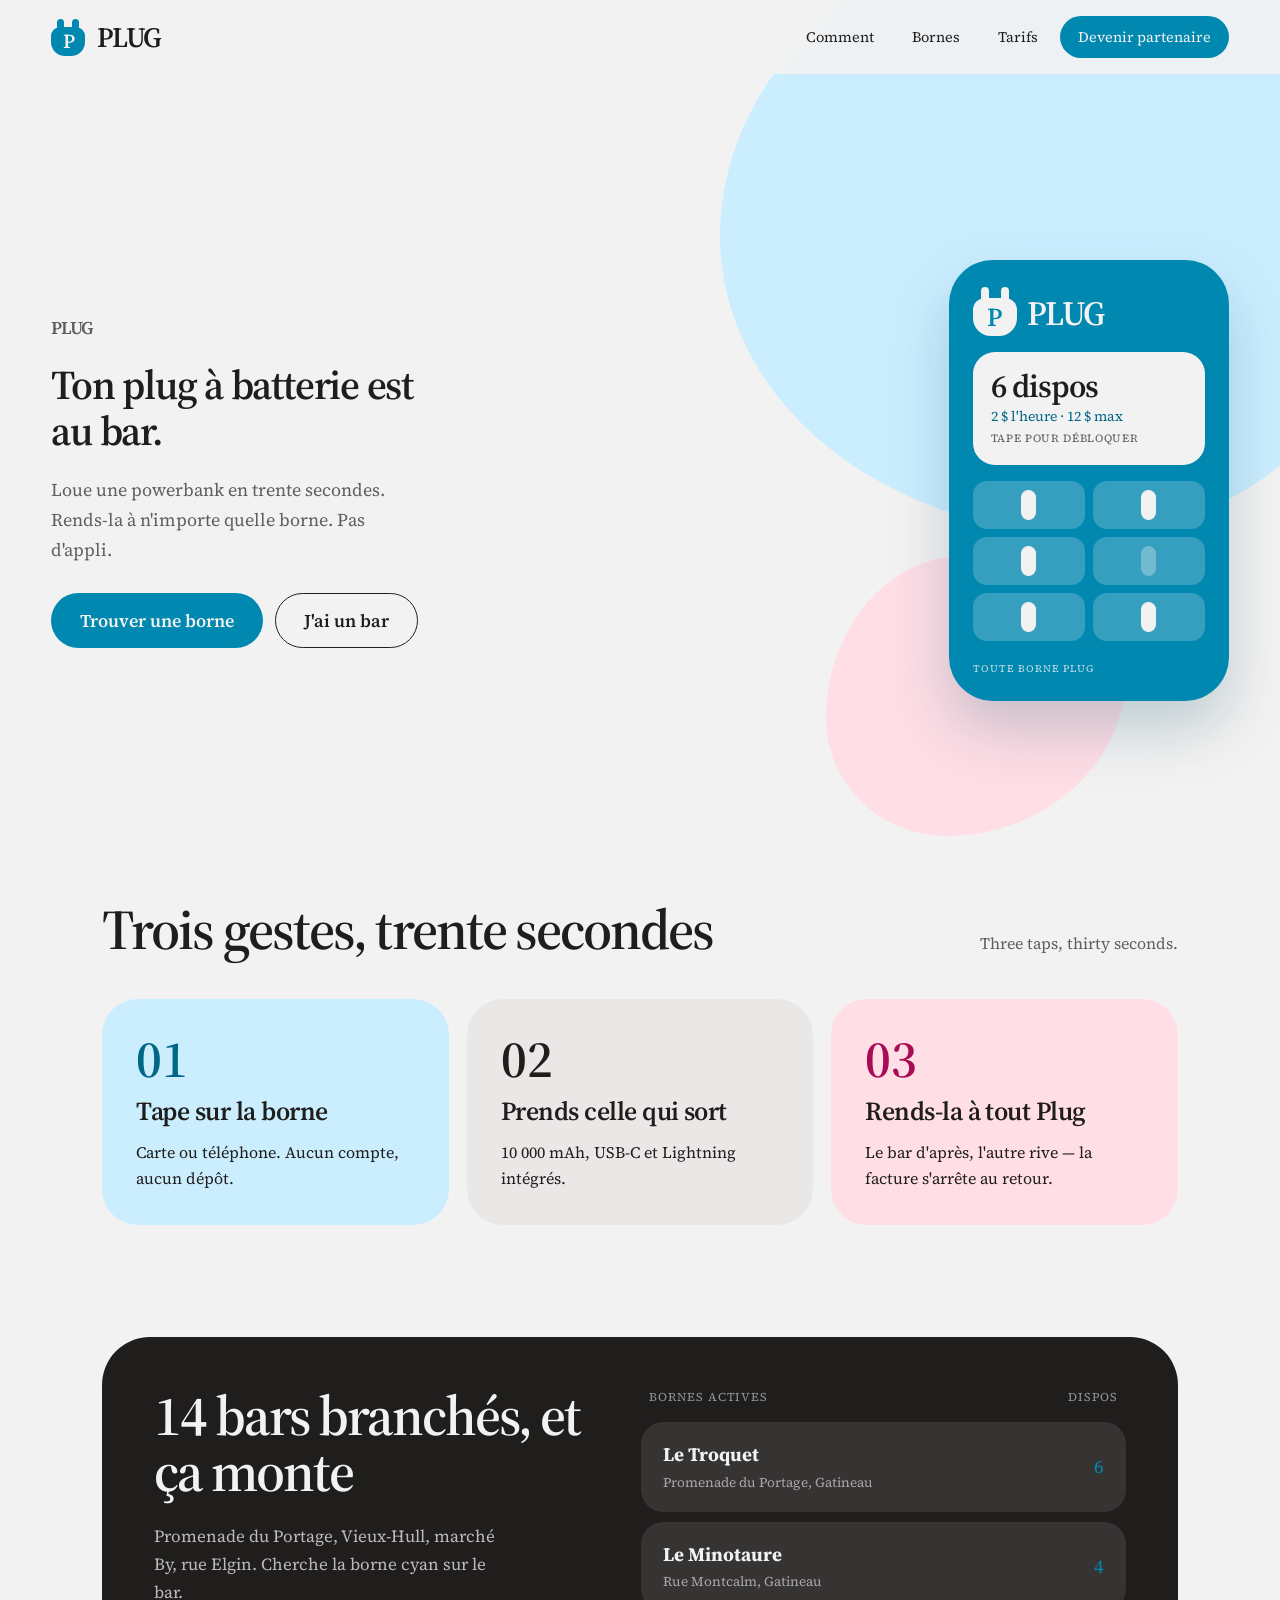
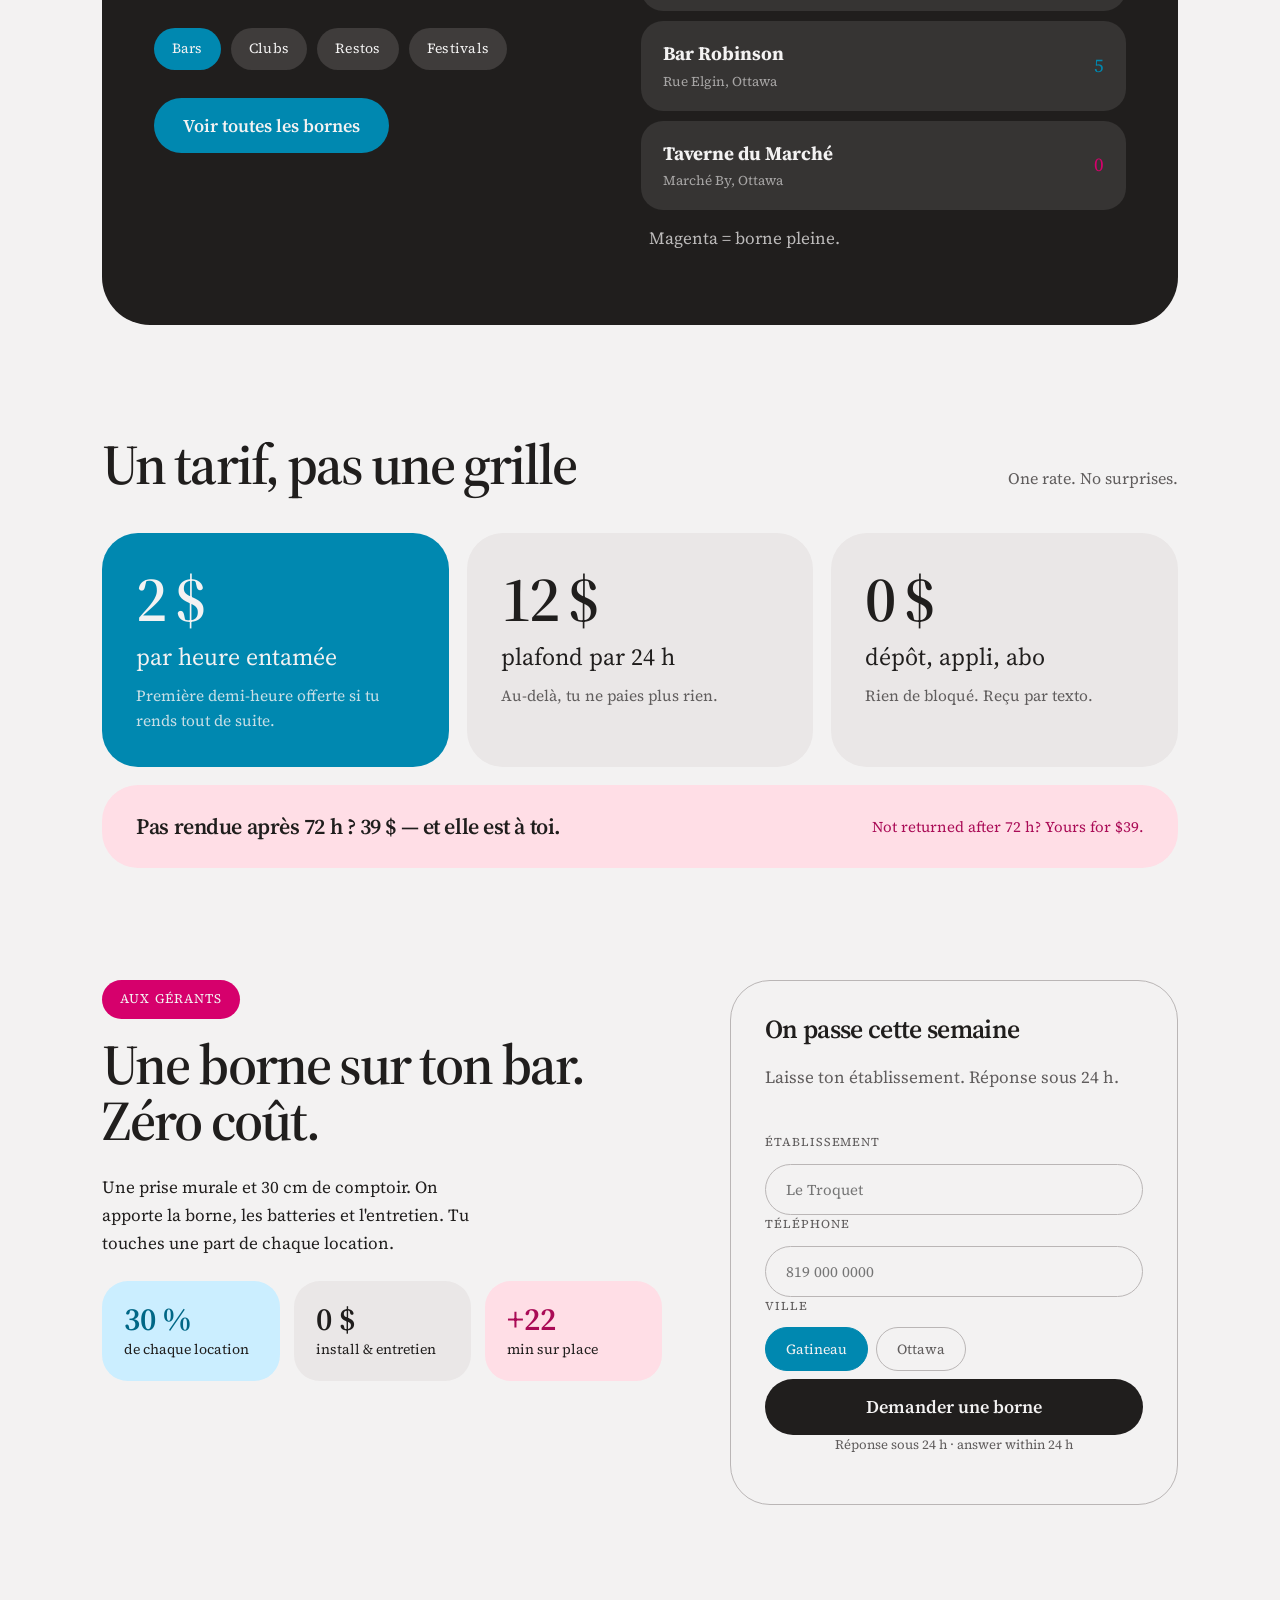
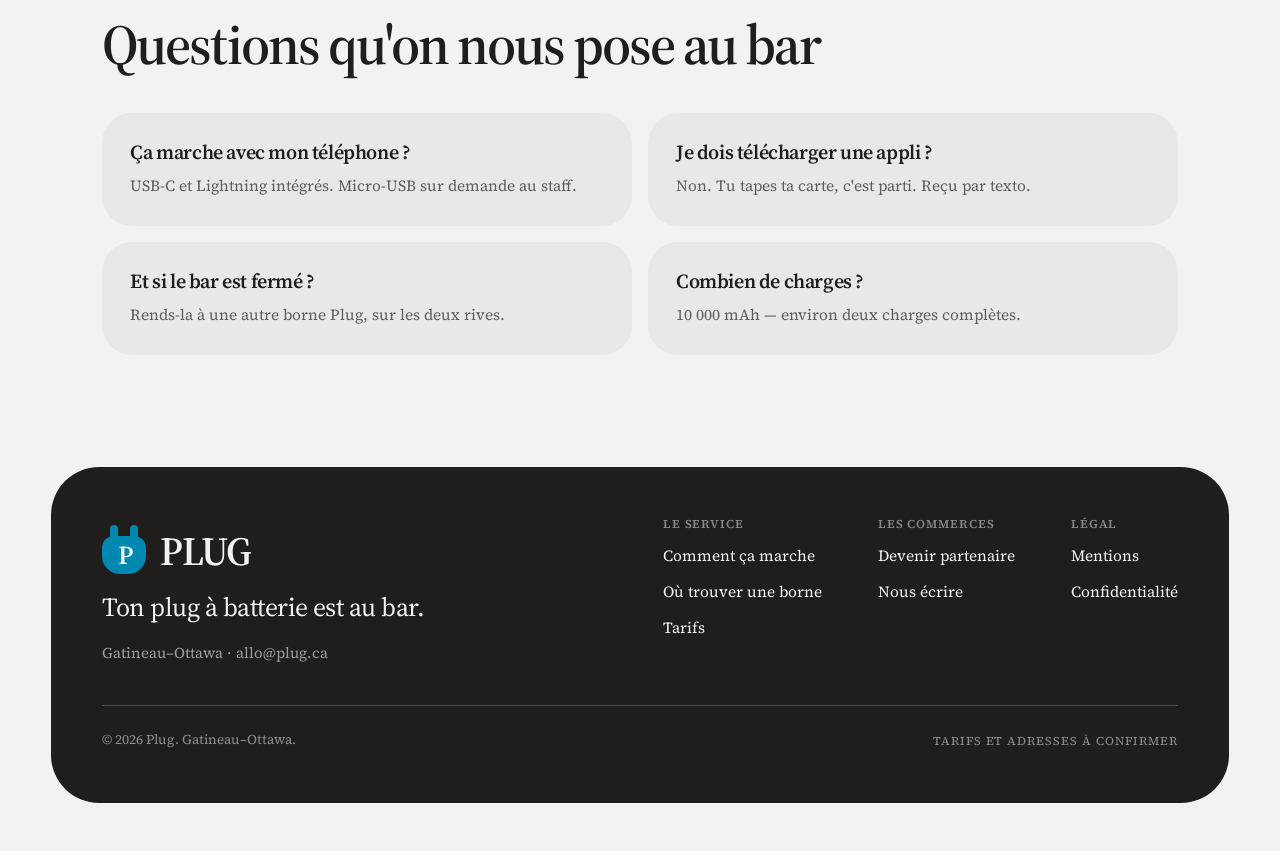
==== index.html @ 8f762c77 "Ship PLUG as a full static marketing site. Replace design-component mocks with deployable HTML pages" ====
<!DOCTYPE html>
<html lang="fr">
<head>
  <meta charset="utf-8">
  <meta name="viewport" content="width=device-width, initial-scale=1">
  <title>PLUG — Ton plug à batterie est au bar</title>
  <meta name="description" content="Location de powerbanks dans les bars, clubs et restos de Gatineau–Ottawa. 2 $ l'heure, 12 $ max. Pas d'appli.">
  <meta property="og:title" content="PLUG — Ton plug à batterie est au bar">
  <meta property="og:description" content="Loue une powerbank en trente secondes. Rends-la à n'importe quelle borne.">
  <meta property="og:type" content="website">
  <link rel="stylesheet" href="css/broadsheet.css">
  <link rel="stylesheet" href="css/site.css">
</head>
<body>
  <nav class="nav" aria-label="Principale">
    <a class="nav-brand" href="index.html">
      <span class="mark" aria-hidden="true">
        <span class="mark-pins"><span class="mark-pin"></span><span class="mark-pin"></span></span>
        <span class="mark-body"><b>P</b></span>
      </span>
      <span>PLUG</span>
    </a>
    <button class="nav-toggle" type="button" aria-expanded="false" aria-controls="nav-links">Menu</button>
    <div class="nav-links" id="nav-links">
      <a href="#comment">Comment</a>
      <a href="bornes.html">Bornes</a>
      <a href="#tarifs">Tarifs</a>
      <a class="nav-cta" href="partenaires.html">Devenir partenaire</a>
    </div>
  </nav>

  <header class="hero" id="top">
    <div class="hero-blob-a" aria-hidden="true"></div>
    <div class="hero-blob-b" aria-hidden="true"></div>
    <div class="hero-grid">
      <div class="hero-copy">
        <p class="hero-brand">PLUG</p>
        <h1>Ton plug à batterie est au bar.</h1>
        <p>Loue une powerbank en trente secondes. Rends-la à n'importe quelle borne. Pas d'appli.</p>
        <div class="hero-actions">
          <a class="btn btn-primary" href="bornes.html">Trouver une borne</a>
          <a class="btn btn-ghost" href="partenaires.html">J'ai un bar</a>
        </div>
      </div>

      <div class="station-wrap" aria-hidden="true">
        <div class="station">
          <div class="station-top">
            <span class="mark mark--lg mark--on-light">
              <span class="mark-pins"><span class="mark-pin"></span><span class="mark-pin"></span></span>
              <span class="mark-body"><b>P</b></span>
            </span>
            <strong>PLUG</strong>
          </div>
          <div class="station-panel">
            <span class="big">6 dispos</span>
            <span class="price">2 $ l'heure · 12 $ max</span>
            <span class="hint">Tape pour débloquer</span>
          </div>
          <div class="station-slots">
            <div class="slot"><i></i></div>
            <div class="slot"><i></i></div>
            <div class="slot"><i></i></div>
            <div class="slot is-empty"><i></i></div>
            <div class="slot"><i></i></div>
            <div class="slot"><i></i></div>
          </div>
          <span class="station-foot">Toute borne Plug</span>
        </div>
      </div>
    </div>
  </header>

  <section class="section" id="comment">
    <div class="wrap">
      <div class="section-head">
        <h2>Trois gestes, trente secondes</h2>
        <span class="en">Three taps, thirty seconds.</span>
      </div>
      <div class="grid-3">
        <article class="card card-cyan">
          <span class="num">01</span>
          <h3>Tape sur la borne</h3>
          <p>Carte ou téléphone. Aucun compte, aucun dépôt.</p>
        </article>
        <article class="card card-gray">
          <span class="num">02</span>
          <h3>Prends celle qui sort</h3>
          <p>10 000 mAh, USB-C et Lightning intégrés.</p>
        </article>
        <article class="card card-pink">
          <span class="num">03</span>
          <h3>Rends-la à tout Plug</h3>
          <p>Le bar d'après, l'autre rive — la facture s'arrête au retour.</p>
        </article>
      </div>
    </div>
  </section>

  <section class="section" id="bornes">
    <div class="wrap">
      <div class="panel-dark">
        <div>
          <h2>14 bars branchés, et ça monte</h2>
          <p>Promenade du Portage, Vieux-Hull, marché By, rue Elgin. Cherche la borne cyan sur le bar.</p>
          <div class="tags">
            <span class="tag is-on">Bars</span>
            <span class="tag">Clubs</span>
            <span class="tag">Restos</span>
            <span class="tag">Festivals</span>
          </div>
          <p style="margin-top:28px">
            <a class="btn btn-primary" href="bornes.html">Voir toutes les bornes</a>
          </p>
        </div>
        <div class="station-list">
          <div class="station-list-head"><span>Bornes actives</span><span>Dispos</span></div>
          <div class="station-row">
            <div><strong>Le Troquet</strong><small>Promenade du Portage, Gatineau</small></div>
            <span class="avail">6</span>
          </div>
          <div class="station-row">
            <div><strong>Le Minotaure</strong><small>Rue Montcalm, Gatineau</small></div>
            <span class="avail">4</span>
          </div>
          <div class="station-row">
            <div><strong>Bar Robinson</strong><small>Rue Elgin, Ottawa</small></div>
            <span class="avail">5</span>
          </div>
          <div class="station-row">
            <div><strong>Taverne du Marché</strong><small>Marché By, Ottawa</small></div>
            <span class="avail is-full">0</span>
          </div>
          <p class="legend">Magenta = borne pleine.</p>
        </div>
      </div>
    </div>
  </section>

  <section class="section" id="tarifs">
    <div class="wrap">
      <div class="section-head">
        <h2>Un tarif, pas une grille</h2>
        <span class="en">One rate. No surprises.</span>
      </div>
      <div class="grid-3">
        <article class="card card-fill price-card">
          <span class="amount">2 $</span>
          <span class="label">par heure entamée</span>
          <p>Première demi-heure offerte si tu rends tout de suite.</p>
        </article>
        <article class="card card-gray price-card">
          <span class="amount">12 $</span>
          <span class="label">plafond par 24 h</span>
          <p>Au-delà, tu ne paies plus rien.</p>
        </article>
        <article class="card card-gray price-card">
          <span class="amount">0 $</span>
          <span class="label">dépôt, appli, abo</span>
          <p>Rien de bloqué. Reçu par texto.</p>
        </article>
      </div>
      <div class="banner-pink">
        <strong>Pas rendue après 72 h ? 39 $ — et elle est à toi.</strong>
        <span>Not returned after 72 h? Yours for $39.</span>
      </div>
    </div>
  </section>

  <section class="section" id="partenaires">
    <div class="wrap partners">
      <div>
        <span class="pill">Aux gérants</span>
        <h2>Une borne sur ton bar. Zéro coût.</h2>
        <p>Une prise murale et 30 cm de comptoir. On apporte la borne, les batteries et l'entretien. Tu touches une part de chaque location.</p>
        <div class="stat-grid">
          <div class="stat card-cyan"><strong style="color:var(--color-accent-700)">30 %</strong><span>de chaque location</span></div>
          <div class="stat card-gray"><strong>0 $</strong><span>install & entretien</span></div>
          <div class="stat card-pink"><strong style="color:var(--color-accent-2-700)">+22</strong><span>min sur place</span></div>
        </div>
      </div>
      <div class="form-card">
        <h3>On passe cette semaine</h3>
        <p>Laisse ton établissement. Réponse sous 24 h.</p>
        <form id="partner-form">
          <div class="field">
            <label for="etablissement">Établissement</label>
            <input id="etablissement" name="etablissement" type="text" placeholder="Le Troquet" required>
          </div>
          <div class="field">
            <label for="telephone">Téléphone</label>
            <input id="telephone" name="telephone" type="tel" placeholder="819 000 0000" required>
          </div>
          <div class="field">
            <label>Ville</label>
            <input type="hidden" name="ville" value="Gatineau">
            <div class="city-toggle">
              <button type="button" class="is-on" data-city="Gatineau">Gatineau</button>
              <button type="button" data-city="Ottawa">Ottawa</button>
            </div>
          </div>
          <button class="btn btn-dark btn-block" type="submit" style="margin-top:8px">Demander une borne</button>
          <p class="form-note">Réponse sous 24 h · answer within 24 h</p>
        </form>
      </div>
    </div>
  </section>

  <section class="section">
    <div class="wrap">
      <div class="section-head">
        <h2>Questions qu'on nous pose au bar</h2>
      </div>
      <div class="grid-2">
        <article class="card card-sm card-gray">
          <h3 class="title">Ça marche avec mon téléphone ?</h3>
          <p>USB-C et Lightning intégrés. Micro-USB sur demande au staff.</p>
        </article>
        <article class="card card-sm card-gray">
          <h3 class="title">Je dois télécharger une appli ?</h3>
          <p>Non. Tu tapes ta carte, c'est parti. Reçu par texto.</p>
        </article>
        <article class="card card-sm card-gray">
          <h3 class="title">Et si le bar est fermé ?</h3>
          <p>Rends-la à une autre borne Plug, sur les deux rives.</p>
        </article>
        <article class="card card-sm card-gray">
          <h3 class="title">Combien de charges ?</h3>
          <p>10 000 mAh — environ deux charges complètes.</p>
        </article>
      </div>
    </div>
  </section>

  <footer class="footer">
    <div class="footer-inner">
      <div class="footer-top">
        <div class="footer-brand">
          <div class="footer-brand-row">
            <span class="mark mark--lg" aria-hidden="true">
              <span class="mark-pins"><span class="mark-pin"></span><span class="mark-pin"></span></span>
              <span class="mark-body"><b>P</b></span>
            </span>
            <span>PLUG</span>
          </div>
          <p class="tagline">Ton plug à batterie est au bar.</p>
          <p class="contact">Gatineau–Ottawa · <a href="mailto:allo@plug.ca">allo@plug.ca</a></p>
        </div>
        <div class="footer-cols">
          <div class="footer-col">
            <h4>Le service</h4>
            <a href="#comment">Comment ça marche</a>
            <a href="bornes.html">Où trouver une borne</a>
            <a href="#tarifs">Tarifs</a>
          </div>
          <div class="footer-col">
            <h4>Les commerces</h4>
            <a href="partenaires.html">Devenir partenaire</a>
            <a href="mailto:allo@plug.ca">Nous écrire</a>
          </div>
          <div class="footer-col">
            <h4>Légal</h4>
            <a href="mentions.html">Mentions</a>
            <a href="mentions.html#confidentialite">Confidentialité</a>
          </div>
        </div>
      </div>
      <div class="footer-bottom">
        <span>© 2026 Plug. Gatineau–Ottawa.</span>
        <span class="caps">Tarifs et adresses à confirmer</span>
      </div>
    </div>
  </footer>

  <script src="js/site.js"></script>
</body>
</html>
---- css/broadsheet.css ----
/* Broadsheet — design-system tokens and component classes. This file is the source of truth for the system's look; retune it here and see readme.md. */
@import url('https://fonts.googleapis.com/css2?family=Source+Serif+4:ital,wght@0,400;0,600;1,400&display=swap');

:root {
  --color-bg: #f3f2f2;
  --color-surface: #eae9e9;
  --color-text: #201e1d;
  --color-accent: #0088b0;
  --color-accent-2: #d6006c;
  --color-divider: color-mix(in srgb, #201e1d 16%, transparent);

  /* Tonal ramps — generated in OKLCH on one shared lightness scale, so the
     same step of any role matches the others in visual value. */
  --color-neutral-100: #f8f4f4;
  --color-neutral-200: #eae7e7;
  --color-neutral-300: #d7d3d3;
  --color-neutral-400: #bab6b6;
  --color-neutral-500: #9b9797;
  --color-neutral-600: #7d7979;
  --color-neutral-700: #605d5d;
  --color-neutral-800: #444141;
  --color-neutral-900: #2d2b2b;

  --color-accent-100: #e9f8ff;
  --color-accent-200: #cbeeff;
  --color-accent-300: #99e0ff;
  --color-accent-400: #62c5ee;
  --color-accent-500: #38a6cf;
  --color-accent-600: #1186ac;
  --color-accent-700: #006786;
  --color-accent-800: #004961;
  --color-accent-900: #0a303e;

  --color-accent-2-100: #fff1f4;
  --color-accent-2-200: #ffdee6;
  --color-accent-2-300: #ffc0d0;
  --color-accent-2-400: #ff90b1;
  --color-accent-2-500: #ff458e;
  --color-accent-2-600: #d82071;
  --color-accent-2-700: #aa0b56;
  --color-accent-2-800: #790e3d;
  --color-accent-2-900: #4b1528;

  /* The third process ink — review round 3: the deck's print treatments
     (the CMYK separation and the misregistered plate numerals below) need
     the full four-color set. Cyan and magenta are the system's own accents;
     this yellow completes them, muted to the same press-ink register. A
     print treatment color, not an interface accent — body copy and chrome
     never take it. */
  --color-process-yellow: #edbb00;

  --font-heading: "Source Serif 4", system-ui, sans-serif;
  --font-heading-weight: 600;
  --font-body: "Source Serif 4", system-ui, sans-serif;

  --space-1: 5.0px;
  --space-2: 10.0px;
  --space-3: 15.0px;
  --space-4: 20.0px;
  --space-6: 30.0px;
  --space-8: 40.0px;

  --radius-sm: 1px;
  --radius-md: 2px;
  --radius-lg: 4px;

  /* Elevation — derived from the ground: soft ink-tinted shadows on a
     light theme, a hairline edge + ambient darkness on a dark one. */
  --shadow-sm: 0 1px 2px color-mix(in srgb, #2d2b2b 14%, transparent);
  --shadow-md: 0 3px 10px color-mix(in srgb, #2d2b2b 16%, transparent);
  --shadow-lg: 0 12px 32px color-mix(in srgb, #2d2b2b 22%, transparent);
}

body {
  background: var(--color-bg);
  color: var(--color-text);
  font-family: var(--font-body);
}
h1, h2, h3, h4 { font-family: var(--font-heading); font-weight: var(--font-heading-weight); }

.halftone{position:relative;filter:grayscale(0.35) contrast(1.15);overflow:hidden}
.halftone::after{content:"";position:absolute;inset:0;pointer-events:none;
  background-image:radial-gradient(circle,rgba(0,0,0,0.22) 30%,transparent 32%);
  background-size:3px 3px;mix-blend-mode:multiply}

/* The four-color separation treatment (review round 3) — a photograph
   printed as its misregistered process plates, after the Catalogue Three
   grammar. Markup: a figure.cmyk holding five copies of the image — the
   first is the layout sizer (hidden), then one per plate, each tagged
   .sep-c/.sep-m/.sep-y/.sep-k. The plates are extracted live by the SVG
   feColorMatrix filters in print-plates.js, the system's own defs —
   inlined in the compiled bundle every template page loads, and a
   page that links styles.css directly adds
   <script src="print-plates.js"></script> itself (the defs must be in
   the document: a data-URI filter reference would not survive Chromium,
   and external-file references are unreliable across engines) — nudged
   a few pixels out of register, and multiplied
   onto the paper ground; the halftone dot screens the recombined print.
   The plate offsets live with the deck's projection-scale CSS, since
   misregistration is sized to the output. */
.cmyk{position:relative;overflow:hidden;background:var(--color-bg)}
.cmyk img:first-child{opacity:0} /* layout sizer AND the alt-bearing image — opacity
  keeps it in the accessibility tree (visibility:hidden would drop the figure's only
  description); fully transparent, it adds nothing to the multiply backdrop */
.cmyk img+img{position:absolute;inset:0;width:100%;height:100%;object-fit:cover;mix-blend-mode:multiply}
.cmyk .sep-c{filter:url(#sep-c)}
.cmyk .sep-m{filter:url(#sep-m)}
.cmyk .sep-y{filter:url(#sep-y)}
.cmyk .sep-k{filter:url(#sep-k)}
.cmyk::after{content:"";position:absolute;inset:0;pointer-events:none;
  background-image:radial-gradient(circle,rgba(0,0,0,0.22) 30%,transparent 32%);
  background-size:3px 3px;mix-blend-mode:multiply}

/* The one-image separation (review round 9, promoted from the deck in the
   landing divergence) — the same four plates as ONE compound filter,
   #sep-all in print-plates.js, for a single swappable image: a .print
   wrapper inside the figure holds one <image-slot>, and the filter
   extracts, offsets and multiplies the plates live from whatever the slot
   shows. Markup: figure.cmyk > .print > image-slot (the page sizes the
   .print — aspect-ratio, or absolute fill for bleeds). Hover resolves
   the print into the photograph — the pressman checking registration on
   the light table — so the source shows crisp and any swap chrome stays
   legible; only the reduced-motion fallback below still lifts as a
   single cut (a url() filter cannot CSS-transition; the press driver
   animates the defs instead). */
.cmyk .print{position:relative;width:100%;filter:url(#sep-all)}
/* no hover end-state swap: the press driver (print-plates.js) eases the
   plates into register while purifying their inks to the pure-process
   separation on the same curve, so the converged four-plate merge IS
   the photograph (their multiply equals SourceGraphic by construction)
   — no cut anywhere on the animated path */
@media (prefers-reduced-motion: reduce), (hover: none), (pointer: coarse) {
  .cmyk .print:hover{filter:none} /* without the driver (it stands down on
    exactly these conditions), hover stays the old single cut to the
    crisp source */
}
.cmyk .print image-slot{width:100%;height:100%;display:block}

/* The plate numeral (review rounds 3-4) — display figures set as
   misregistered process plates, the catalog's cover grammar. Review
   round 4 (Barron): THREE plates — C, M, Y only, no black plate — so the
   dark core comes entirely from the C×M×Y multiply overlap (the inks
   product to exact black), with the fringes the registration drift; and
   the spread pulled in by half (less jumbled: one figure with plate
   fringes rather than figures sliding apart). Markup: a .cmyk-num holding
   a .paper span (the white of the sheet: the glyph's union, built from
   offset text-shadow copies) and three .plate spans. The construction
   carries its own ground (--cmyk-num-ground, defaulting to paper) painted
   on its padding box, so the multiply plates always have their backdrop
   even inside an isolated stacking context (entrance animations); the
   padding bleeds wider than any plate offset and the negative margin
   hands the layout box back. Offsets are em-scaled to the glyph. The
   .paper span carries the text once for assistive tech; the .plate spans
   are aria-hidden repeats. */
.cmyk-num{--cmyk-num-ground:var(--color-bg);
  position:relative;width:fit-content;line-height:0.9;
  font-feature-settings:"pnum" 1;
  background:var(--cmyk-num-ground);padding:0.12em;margin:-0.12em}
.cmyk-num .paper{color:var(--color-bg); /* the white of the sheet — always paper,
  whatever the ground: the plates read as printed on paper even when the
  surrounding page is ink */
  text-shadow:0.036em 0.025em 0 var(--color-bg),-0.031em -0.023em 0 var(--color-bg)}
.cmyk-num .plate{position:absolute;inset:0.12em;mix-blend-mode:multiply;
  text-box:trim-both cap alphabetic /* the host trims to its cap box; each
  absolute plate must trim its own line the same way, or its glyphs sit a
  half-leading below the paper union */}
.cmyk-num .plate-c{color:var(--color-accent)}

/* The plate headline (divergence round 3, Barron: "use both" — the
   photograph's plates AND the cover grammar's text plates, on the same
   page). The same three-plate construction as .cmyk-num — paper span
   carrying the real text, C/M/Y plate repeats, dark core from the
   multiply overlap — at HALF the numeral's round-4 offsets: the serif's
   display hairlines are thinner than the numeral strokes the spread was
   measured on, and the full offsets swallow them whole (probed at the
   hero's 80px — the fringes read as an anaglyph poster, not a breath
   out of register) — recut for display
   headlines that sit in running text blocks on the page's own paper:
   no ground painting and no padding bleed (the numeral's ground exists
   for isolated stacking contexts; a headline on the page multiplies
   straight onto the sheet), no width:fit-content and no line-height
   override (the host display class owns its metrics — apply this to
   each .line, which is position:relative for its plates), and the
   plates are inert to the hand (pointer-events/user-select none, so a
   triple-click selects the headline once, not four times). Plates take
   the same pointer lean as .cmyk-num. */
.cmyk-head{position:relative}
.cmyk-head .paper{color:var(--color-bg);
  text-shadow:0.027em 0.0185em 0 var(--color-bg),-0.0245em -0.0175em 0 var(--color-bg)
  /* the union's copies sit at the construction's halved plate offsets
     PLUS the full lean (0.018+0.009 / 0.0125+0.006, and mirrored), so
     the union still backs the plates at viewport-edge lean — invisible
     on the page's own paper, load-bearing on any other ground */}
.cmyk-head .plate{position:absolute;inset:0;mix-blend-mode:multiply;
  pointer-events:none;user-select:none;
  text-box:trim-both cap alphabetic /* match the host's trim, or the
  plates sit a half-leading below the paper union */}
.cmyk-head .plate-c{color:var(--color-accent)}
.cmyk-head .plate-m{color:var(--color-accent-2);
  translate:calc(0.018em + 0.009em*var(--press-nx, 0)) calc(0.0125em + 0.006em*var(--press-ny, 0))}
.cmyk-head .plate-y{color:var(--color-process-yellow);
  translate:calc(-0.0155em + 0.009em*var(--press-nx, 0)) calc(-0.0115em + 0.006em*var(--press-ny, 0))}
.cmyk-num .plate-m{color:var(--color-accent-2);
  translate:calc(0.036em + 0.018em*var(--press-nx, 0)) calc(0.025em + 0.0125em*var(--press-ny, 0))}
.cmyk-num .plate-y{color:var(--color-process-yellow);
  translate:calc(-0.031em + 0.018em*var(--press-nx, 0)) calc(-0.023em + 0.0125em*var(--press-ny, 0))}
/* --press-nx/--press-ny: the pointer lean as a bare -1..1 factor,
   published on :root by the press driver (print-plates.js) and zero
   whenever the driver stands down. Each construction scales the lean to
   its own spread (half of it, here as everywhere) so the moving plates
   drift a breath toward the cursor and the C plate holds. */

/* ══════════════════════════════════════════════════════════════════════════
   Components — built with the tokens above. Plain CSS
   on plain HTML: no JavaScript, no build step. Each class is documented in
   readme.md and demonstrated in foundations/ and components/.
   ══════════════════════════════════════════════════════════════════════ */

*, *::before, *::after { box-sizing: border-box; }
body { margin: 0; font-size: 15px; line-height: 1.55; font-weight: 400; }
h1, h2, h3, h4, h5, h6 {
  font-family: var(--font-heading); font-weight: var(--font-heading-weight);
  line-height: 1.12; letter-spacing: -0.015em; margin: 0 0 var(--space-2);
}
h1 { font-size: 42px; }
h2 { font-size: 32px; }
h3 { font-size: 25px; }
h4 { font-size: 20px; }
h5 { font-size: 16px; }
h6 { font-size: 13px; }
h6 { letter-spacing: 0.08em; text-transform: uppercase; }
p { margin: 0 0 var(--space-3); }
a { color: var(--color-accent); text-underline-offset: 3px; }
img { display: block; max-width: 100%; }
figure { margin: 0; }
figcaption {
  font-size: 11px; margin-top: var(--space-1);
  color: color-mix(in srgb, var(--color-text) 55%, transparent);
}
.text-muted { color: color-mix(in srgb, var(--color-text) 55%, transparent); }
:focus { outline: none; }
:focus-visible { outline: 2px solid var(--color-accent); outline-offset: 2px; }
::selection { background: color-mix(in srgb, var(--color-accent) 30%, transparent); }

/* — rules — */
.hr {
  height: 1px; border: 0; margin: var(--space-4) 0;
  background: var(--color-divider);
}

/* — buttons — */
.btn {
  display: inline-flex; align-items: center; justify-content: center; gap: 6px;
  cursor: pointer; text-decoration: none;
  font-family: var(--font-heading); font-weight: var(--font-heading-weight);
  font-size: 14px; line-height: 1.2; color: var(--color-text); /* matches the .input's 14px —
     the pair sits side by side in sign-up rows */
  background: transparent; border: 1px solid transparent;
  padding: var(--space-2) calc(var(--space-3) * 1.2);
  border-radius: var(--radius-md);
}
.btn svg { display: block; }
.btn:disabled { opacity: 0.45; cursor: not-allowed; }
.btn-primary { background: var(--color-accent); color: var(--color-bg); }
.btn-primary:hover { background: var(--color-accent-600); }
.btn-primary:active { background: var(--color-accent-700); }
.btn-secondary { border-color: var(--color-divider); }
.btn-secondary:hover { background: color-mix(in srgb, var(--color-text) 7%, transparent); }
.btn-secondary:active { background: color-mix(in srgb, var(--color-text) 14%, transparent); }
.btn-ghost { color: var(--color-accent); padding-inline: var(--space-1); }
.btn-ghost:hover { background: color-mix(in srgb, var(--color-accent) 10%, transparent); }
.btn-ghost:active { background: color-mix(in srgb, var(--color-accent) 18%, transparent); }
.btn-icon { width: 36px; height: 36px; padding: 0; }
.btn-block { width: 100%; margin-top: var(--space-2); }

/* — forms — */
.field > label {
  display: block; font-size: 12px; margin-bottom: 5px;
  color: color-mix(in srgb, var(--color-text) 70%, transparent);
}
.input {
  width: 100%; min-height: 36px; padding: 6px 10px; font: inherit;
  font-size: 14px; color: var(--color-text); caret-color: var(--color-accent);
  background: var(--color-surface);
  border: 1px solid var(--color-divider); border-radius: var(--radius-md);
}
.input::placeholder { color: color-mix(in srgb, var(--color-text) 65%, transparent); opacity: 1; }
  /* explicit, measured: the browser default gray misses the 4.5:1 small-text bar on
     the surface fill; 65% ink measures 4.8:1 there, still a step quieter than typed
     text (opacity:1 overrides Firefox's default placeholder fade) */
.input:hover { border-color: color-mix(in srgb, var(--color-text) 45%, transparent); }
.input:focus-visible { border-color: var(--color-accent); outline-offset: 0; }
textarea.input { min-height: 90px; resize: vertical; }
.radio { display: inline-flex; align-items: center; gap: 8px; cursor: pointer; font-size: 14px; }
.radio input, .seg-opt input {
  position: absolute; opacity: 0; width: 0; height: 0; pointer-events: none;
}
.radio .dot {
  width: 16px; height: 16px; flex: none; border-radius: 50%;
  border: 1.5px solid var(--color-divider);
}
.radio:hover .dot { border-color: var(--color-accent); }
.radio input:checked + .dot {
  border-color: var(--color-accent); background: var(--color-accent);
  box-shadow: inset 0 0 0 4px var(--color-bg);
}
.radio input:focus-visible + .dot { outline: 2px solid var(--color-accent); outline-offset: 2px; }
.seg {
  display: inline-flex; overflow: hidden;
  border: 1px solid var(--color-divider); border-radius: var(--radius-md);
}
.seg-opt {
  display: inline-flex; align-items: center; gap: 6px;
  padding: 7px 12px; font-size: 13px; cursor: pointer;
}
.seg-opt + .seg-opt { border-left: 1px solid var(--color-divider); }
.seg-opt:has(input:checked) { background: var(--color-accent); color: var(--color-bg); }
.seg-opt:not(:has(input:checked)):hover { background: color-mix(in srgb, var(--color-text) 7%, transparent); }
.seg-opt:has(input:focus-visible) { outline: 2px solid var(--color-accent); outline-offset: -2px; }

/* — cards — */
.card {
  display: flex; flex-direction: column; gap: var(--space-2);
  padding: var(--space-3); border-radius: var(--radius-md); background: var(--color-surface);
}
.card-kicker { font-size: 10px; letter-spacing: 0.1em; text-transform: uppercase; color: var(--color-accent); }
.card-title {
  font-family: var(--font-heading); font-weight: var(--font-heading-weight);
  font-size: 17px; line-height: 1.2;
}
.card-body { margin: 0; font-size: 13px; opacity: 0.8; flex: 1; }
.card-meta {
  display: flex; align-items: center; gap: 6px; font-size: 11px;
  color: color-mix(in srgb, var(--color-text) 50%, transparent);
}
.elev-sm { box-shadow: var(--shadow-sm); }
.elev-md { box-shadow: var(--shadow-md); }
.elev-lg { box-shadow: var(--shadow-lg); }

/* — tags — */
.tag {
  display: inline-flex; align-items: center; font-size: 11px;
  letter-spacing: 0.02em; padding: 3px 10px;
  border-radius: calc(var(--radius-md) * 0.75);
}
.tag-accent { background: var(--color-accent-100); color: var(--color-accent-800); }
.tag-accent-2 { background: var(--color-accent-2-100); color: var(--color-accent-2-800); }
.tag-neutral { background: var(--color-neutral-100); color: var(--color-neutral-800); }
.tag-outline { border: 1px solid var(--color-accent); color: var(--color-accent); }

/* — navigation — */
.nav {
  display: flex; align-items: center; gap: var(--space-4);
  padding: var(--space-3) var(--space-4);
  border-bottom: none;
}
.nav-brand {
  font-family: var(--font-heading); font-weight: var(--font-heading-weight);
  font-size: 18px; margin-right: auto;
}
.nav a { color: inherit; text-decoration: none; font-size: 14px; }
.nav a:hover, .nav a[aria-current='page'] { color: var(--color-accent); }

/* — tables — */
.table { width: 100%; border-collapse: collapse; font-size: 14px; }
.table th {
  text-align: left; font-size: 11px; letter-spacing: 0.08em; text-transform: uppercase;
  color: color-mix(in srgb, var(--color-text) 60%, transparent);
  padding: var(--space-2); border-bottom: 1px solid var(--color-divider);
}
.table td {
  padding: var(--space-2);
  border-bottom: 1px solid color-mix(in srgb, var(--color-text) 8%, transparent);
}
.table tbody tr:hover { background: color-mix(in srgb, var(--color-text) 4%, transparent); }

/* — dialog — */
.dialog-backdrop {
  position: fixed; inset: 0; display: grid; place-items: center;
  padding: var(--space-4);
  background: color-mix(in srgb, var(--color-neutral-900) 50%, transparent);
}
.dialog {
  width: min(440px, 100%); display: flex; flex-direction: column; gap: var(--space-3);
  padding: var(--space-4); border-radius: var(--radius-lg);
  background: var(--color-surface); box-shadow: var(--shadow-lg);
}
.dialog-title {
  font-family: var(--font-heading); font-weight: var(--font-heading-weight);
  font-size: 20px;
}
.dialog-body { font-size: 14px; opacity: 0.85; }
.dialog-actions { display: flex; justify-content: flex-end; gap: var(--space-2); margin-top: var(--space-2); }
---- css/site.css ----
/* PLUG site — rounded brand on Broadsheet tokens */

*,
*::before,
*::after { box-sizing: border-box; }

html { scroll-behavior: smooth; }

body {
  margin: 0;
  background: var(--color-bg);
  color: var(--color-text);
  font-family: var(--font-body);
  overflow-x: hidden;
}

a { color: inherit; text-decoration: none; }
a:hover { opacity: 0.78; }
a:focus-visible,
button:focus-visible {
  outline: 2px solid var(--color-accent);
  outline-offset: 2px;
}

.wrap {
  width: min(1440px, 100%);
  margin-inline: auto;
  padding-inline: clamp(20px, 4vw, 56px);
}

/* Nav */
.nav {
  position: sticky;
  top: 0;
  z-index: 40;
  display: flex;
  align-items: center;
  justify-content: space-between;
  gap: 20px;
  padding: 16px clamp(20px, 4vw, 56px);
  background: color-mix(in srgb, var(--color-bg) 88%, transparent);
  backdrop-filter: blur(14px);
}

.nav-brand {
  display: flex;
  align-items: center;
  gap: 12px;
}

.nav-brand > span {
  font-family: var(--font-heading);
  font-weight: var(--font-heading-weight);
  font-size: 28px;
  line-height: 1;
  letter-spacing: -0.045em;
}

.nav-links {
  display: flex;
  align-items: center;
  gap: 6px;
  flex-wrap: wrap;
  justify-content: flex-end;
}

.nav-links a {
  font-size: 14.5px;
  padding: 10px 16px;
  border-radius: 999px;
}

.nav-links a.is-active { background: var(--color-neutral-200); }

.nav-cta {
  background: var(--color-accent) !important;
  color: var(--color-bg) !important;
  padding: 10px 18px !important;
}

.nav-toggle {
  display: none;
  border: 1px solid var(--color-neutral-400);
  background: transparent;
  border-radius: 999px;
  padding: 10px 14px;
  font-family: var(--font-heading);
  font-size: 13px;
  cursor: pointer;
}

/* Mark */
.mark {
  position: relative;
  flex: none;
  margin-top: 8px;
  color: var(--color-accent);
}

.mark-pins {
  position: absolute;
  top: -8px;
  left: 6px;
  right: 6px;
  display: flex;
  justify-content: space-between;
  pointer-events: none;
}

.mark-pin {
  width: 7px;
  height: 11px;
  background: currentColor;
  border-radius: 4px;
}

.mark-body {
  width: 34px;
  height: 29px;
  background: currentColor;
  border-radius: 9px 9px 14px 14px;
  display: flex;
  align-items: center;
  justify-content: center;
}

.mark-body b {
  font-family: var(--font-heading);
  font-weight: var(--font-heading-weight);
  font-size: 20px;
  line-height: 1;
  color: var(--color-bg);
}

.mark--on-light { color: var(--color-bg); }
.mark--on-light .mark-body b { color: var(--color-accent); }

.mark--lg .mark-pins { top: -11px; left: 8px; right: 8px; }
.mark--lg .mark-pin { width: 8px; height: 15px; }
.mark--lg .mark-body {
  width: 44px;
  height: 38px;
  border-radius: 12px 12px 18px 18px;
}
.mark--lg .mark-body b { font-size: 26px; }

/* Buttons */
.btn {
  display: inline-flex;
  align-items: center;
  justify-content: center;
  font-family: var(--font-heading);
  font-size: 18px;
  padding: 16px 28px;
  border-radius: 999px;
  border: 1px solid transparent;
  cursor: pointer;
  transition: opacity 0.15s ease;
}

.btn:hover { opacity: 0.88; }
.btn-primary { background: var(--color-accent); color: var(--color-bg); }
.btn-ghost { background: transparent; border-color: var(--color-text); color: var(--color-text); }
.btn-dark { background: var(--color-text); color: var(--color-bg); }
.btn-block { width: 100%; }

/* Hero */
.hero {
  position: relative;
  min-height: calc(100svh - 72px);
  display: flex;
  align-items: center;
  padding: 40px clamp(20px, 4vw, 56px) 56px;
}

.hero-blob-a,
.hero-blob-b {
  position: absolute;
  pointer-events: none;
  z-index: 0;
}

.hero-blob-a {
  top: -160px;
  right: -120px;
  width: min(70vw, 680px);
  height: min(70vw, 620px);
  background: var(--color-accent-200);
  border-radius: 58% 42% 46% 54% / 52% 48% 52% 48%;
  animation: plug-blob 14s ease-in-out infinite;
}

.hero-blob-b {
  bottom: 8%;
  right: 12%;
  width: min(40vw, 300px);
  height: min(40vw, 280px);
  background: var(--color-accent-2-200);
  border-radius: 46% 54% 60% 40% / 58% 42% 58% 42%;
  animation: plug-blob 11s ease-in-out infinite reverse;
}

.hero-grid {
  position: relative;
  z-index: 1;
  width: min(1440px, 100%);
  margin-inline: auto;
  display: grid;
  grid-template-columns: minmax(0, 1.15fr) minmax(240px, 320px);
  gap: clamp(32px, 5vw, 72px);
  align-items: center;
}

.hero-copy {
  display: flex;
  flex-direction: column;
  gap: 20px;
  max-width: 720px;
  animation: plug-rise 0.9s cubic-bezier(0.22, 1, 0.36, 1) both;
}

.hero-brand {
  font-family: var(--font-heading);
  font-weight: var(--font-heading-weight);
  font-size: clamp(72px, 12vw, 156px);
  line-height: 0.82;
  letter-spacing: -0.055em;
  margin: 0;
}

.hero-copy h1 {
  font-size: clamp(26px, 3.2vw, 42px);
  line-height: 1.12;
  letter-spacing: -0.03em;
  margin: 0;
  max-width: 18ch;
}

.hero-copy p {
  font-size: 18px;
  line-height: 30px;
  margin: 0;
  max-width: 38ch;
  color: var(--color-neutral-700);
}

.hero-actions {
  display: flex;
  flex-wrap: wrap;
  gap: 12px;
  padding-top: 8px;
}

.station-wrap {
  justify-self: end;
  width: 100%;
  max-width: 280px;
  animation: plug-rise 0.9s cubic-bezier(0.22, 1, 0.36, 1) 0.12s both,
    plug-float 5.5s ease-in-out infinite;
}

.station {
  width: 100%;
  background: var(--color-accent);
  border-radius: 44px;
  padding: 24px;
  display: flex;
  flex-direction: column;
  gap: 16px;
  box-shadow: 0 28px 60px color-mix(in srgb, var(--color-accent-800) 22%, transparent);
  color: var(--color-bg);
}

.station-top {
  display: flex;
  align-items: center;
  gap: 10px;
  padding-top: 6px;
}

.station-top strong {
  font-family: var(--font-heading);
  font-weight: var(--font-heading-weight);
  font-size: 34px;
  line-height: 1;
  letter-spacing: -0.045em;
}

.station-panel {
  background: var(--color-bg);
  color: var(--color-text);
  border-radius: 22px;
  padding: 18px;
  display: flex;
  flex-direction: column;
  gap: 5px;
}

.station-panel .big {
  font-family: var(--font-heading);
  font-weight: var(--font-heading-weight);
  font-size: 32px;
  line-height: 1;
  letter-spacing: -0.03em;
}

.station-panel .price {
  font-family: var(--font-heading);
  font-size: 14px;
  line-height: 18px;
  color: var(--color-accent-700);
}

.station-panel .hint {
  font-family: var(--font-heading);
  font-size: 11px;
  letter-spacing: 0.06em;
  text-transform: uppercase;
  color: var(--color-neutral-700);
}

.station-slots {
  display: grid;
  grid-template-columns: repeat(2, 1fr);
  gap: 8px;
}

.slot {
  height: 48px;
  background: color-mix(in srgb, var(--color-bg) 22%, transparent);
  border-radius: 14px;
  display: flex;
  align-items: center;
  justify-content: center;
}

.slot i {
  display: block;
  width: 15px;
  height: 30px;
  background: var(--color-bg);
  border-radius: 8px;
}

.slot.is-empty i {
  background: color-mix(in srgb, var(--color-bg) 32%, transparent);
  animation: plug-slot 2.8s ease-in-out infinite;
}

.station-foot {
  font-family: var(--font-heading);
  font-size: 10px;
  letter-spacing: 0.1em;
  text-transform: uppercase;
  color: color-mix(in srgb, var(--color-bg) 80%, transparent);
  margin-top: 4px;
}

/* Sections */
.section { padding: 0 clamp(20px, 4vw, 56px) 112px; }

.section-head {
  display: flex;
  flex-wrap: wrap;
  gap: 16px;
  align-items: baseline;
  justify-content: space-between;
  margin-bottom: 40px;
}

.section-head h2 {
  font-size: clamp(36px, 4.4vw, 60px);
  line-height: 1;
  letter-spacing: -0.035em;
  margin: 0;
}

.section-head .en {
  font-size: 16px;
  color: var(--color-neutral-700);
}

.grid-3 {
  display: grid;
  grid-template-columns: repeat(3, minmax(0, 1fr));
  gap: 18px;
}

.grid-2 {
  display: grid;
  grid-template-columns: repeat(2, minmax(0, 1fr));
  gap: 16px;
}

.card {
  border-radius: 36px;
  padding: 34px;
  display: flex;
  flex-direction: column;
  gap: 12px;
  min-height: 200px;
}

.card-sm {
  border-radius: 30px;
  padding: 28px;
  min-height: auto;
  gap: 9px;
}

.card-cyan { background: var(--color-accent-200); }
.card-gray { background: var(--color-neutral-200); }
.card-pink { background: var(--color-accent-2-200); }
.card-fill { background: var(--color-accent); color: var(--color-bg); }

.card .num {
  font-family: var(--font-heading);
  font-weight: var(--font-heading-weight);
  font-size: 52px;
  line-height: 1;
}

.card-cyan .num { color: var(--color-accent-700); }
.card-pink .num { color: var(--color-accent-2-700); }

.card h3,
.card .title {
  font-family: var(--font-heading);
  font-size: 26px;
  line-height: 1.15;
  letter-spacing: -0.02em;
  margin: 0;
}

.card p {
  font-size: 16px;
  line-height: 26px;
  margin: 0;
}

.card-sm .title { font-size: 20px; }
.card-sm p {
  font-size: 15.5px;
  line-height: 25px;
  color: var(--color-neutral-700);
}

.price-card .amount {
  font-family: var(--font-heading);
  font-weight: var(--font-heading-weight);
  font-size: 64px;
  line-height: 1;
  letter-spacing: -0.04em;
}

.price-card .label {
  font-family: var(--font-heading);
  font-size: 24px;
  line-height: 1.15;
}

.price-card p {
  font-size: 15.5px;
  line-height: 25px;
  color: var(--color-neutral-700);
}

.card-fill p {
  color: color-mix(in srgb, var(--color-bg) 82%, transparent);
}

.banner-pink {
  margin-top: 18px;
  background: var(--color-accent-2-200);
  border-radius: 36px;
  padding: 28px 34px;
  display: flex;
  flex-wrap: wrap;
  gap: 12px 28px;
  align-items: center;
  justify-content: space-between;
}

.banner-pink strong {
  font-family: var(--font-heading);
  font-size: 22px;
  line-height: 1.25;
  letter-spacing: -0.02em;
  max-width: 48ch;
  font-weight: var(--font-heading-weight);
}

.banner-pink span {
  font-size: 15px;
  color: var(--color-accent-2-700);
}

/* Bornes */
.panel-dark {
  background: var(--color-text);
  color: var(--color-bg);
  border-radius: 48px;
  padding: clamp(32px, 4vw, 56px);
  display: grid;
  grid-template-columns: minmax(0, 0.95fr) minmax(0, 1.05fr);
  gap: 48px;
  align-items: start;
}

.panel-dark h2 {
  color: var(--color-bg);
  font-size: clamp(36px, 4.4vw, 56px);
  line-height: 1;
  letter-spacing: -0.035em;
  margin: 0 0 22px;
}

.panel-dark > div > p {
  font-size: 17px;
  line-height: 28px;
  margin: 0 0 22px;
  color: color-mix(in srgb, var(--color-bg) 74%, transparent);
  max-width: 38ch;
}

.tags {
  display: flex;
  flex-wrap: wrap;
  gap: 10px;
}

.tag {
  font-family: var(--font-heading);
  font-size: 14px;
  padding: 10px 18px;
  border-radius: 999px;
  background: color-mix(in srgb, var(--color-bg) 14%, transparent);
  color: var(--color-bg);
  border: 0;
  cursor: pointer;
}

.tag.is-on { background: var(--color-accent); }

.station-list {
  display: flex;
  flex-direction: column;
  gap: 10px;
}

.station-list-head {
  display: flex;
  justify-content: space-between;
  padding: 0 8px 6px;
  font-family: var(--font-heading);
  font-size: 12px;
  letter-spacing: 0.08em;
  text-transform: uppercase;
  color: color-mix(in srgb, var(--color-bg) 55%, transparent);
}

.station-row {
  background: color-mix(in srgb, var(--color-bg) 10%, transparent);
  border-radius: 22px;
  padding: 18px 22px;
  display: flex;
  justify-content: space-between;
  gap: 16px;
  align-items: center;
}

.station-row strong {
  display: block;
  font-family: var(--font-heading);
  font-size: 19px;
  color: var(--color-bg);
}

.station-row small {
  color: color-mix(in srgb, var(--color-bg) 60%, transparent);
  font-size: 13.5px;
}

.station-row .avail {
  font-family: var(--font-heading);
  font-size: 19px;
  color: var(--color-accent);
  flex: none;
}

.station-row .avail.is-full { color: var(--color-accent-2); }

.legend {
  font-size: 13px;
  color: color-mix(in srgb, var(--color-bg) 52%, transparent);
  padding: 4px 8px 0;
}

/* Partners */
.partners {
  display: grid;
  grid-template-columns: minmax(0, 1.1fr) minmax(300px, 0.85fr);
  gap: 48px;
  align-items: start;
}

.pill {
  font-family: var(--font-heading);
  font-size: 13px;
  letter-spacing: 0.08em;
  text-transform: uppercase;
  background: var(--color-accent-2);
  color: var(--color-bg);
  padding: 9px 18px;
  border-radius: 999px;
  display: inline-block;
}

.partners h2 {
  font-size: clamp(36px, 4.4vw, 60px);
  line-height: 1;
  letter-spacing: -0.035em;
  margin: 18px 0 24px;
}

.partners > div > p {
  font-size: 17px;
  line-height: 28px;
  margin: 0 0 24px;
  max-width: 44ch;
}

.stat-grid {
  display: grid;
  grid-template-columns: repeat(3, minmax(0, 1fr));
  gap: 14px;
  max-width: 560px;
}

.stat {
  border-radius: 26px;
  padding: 22px;
  display: flex;
  flex-direction: column;
  gap: 4px;
}

.stat strong {
  font-family: var(--font-heading);
  font-weight: var(--font-heading-weight);
  font-size: 32px;
  line-height: 1;
}

.stat span { font-size: 14px; line-height: 20px; }

.form-card {
  background: var(--color-bg);
  border: 1px solid var(--color-neutral-400);
  border-radius: 40px;
  padding: 34px;
  display: flex;
  flex-direction: column;
  gap: 18px;
}

.form-card h3 {
  font-size: 26px;
  line-height: 1.15;
  letter-spacing: -0.025em;
  margin: 0;
}

.form-card > p {
  font-size: 15px;
  line-height: 24px;
  margin: 0;
  color: var(--color-neutral-700);
}

.field {
  display: flex;
  flex-direction: column;
  gap: 7px;
}

.field label {
  font-family: var(--font-heading);
  font-size: 12px;
  letter-spacing: 0.08em;
  text-transform: uppercase;
  color: var(--color-neutral-700);
}

.field input,
.field select {
  border: 1px solid var(--color-neutral-400);
  border-radius: 999px;
  padding: 14px 20px;
  font-size: 15px;
  font-family: var(--font-body);
  background: var(--color-bg);
  color: var(--color-text);
}

.city-toggle { display: flex; gap: 8px; }

.city-toggle button {
  font-family: var(--font-heading);
  font-size: 14px;
  padding: 11px 20px;
  border-radius: 999px;
  border: 1px solid var(--color-neutral-400);
  background: transparent;
  color: var(--color-neutral-700);
  cursor: pointer;
}

.city-toggle button.is-on {
  background: var(--color-accent);
  border-color: var(--color-accent);
  color: var(--color-bg);
}

.form-note {
  font-size: 13px;
  line-height: 20px;
  color: var(--color-neutral-700);
  text-align: center;
}

/* Inner page hero */
.page-hero { padding: 64px clamp(20px, 4vw, 56px) 56px; }

.page-hero h1 {
  font-size: clamp(42px, 6vw, 72px);
  line-height: 0.95;
  letter-spacing: -0.04em;
  margin: 16px 0 18px;
  max-width: 16ch;
}

.page-hero p {
  font-size: 18px;
  line-height: 30px;
  color: var(--color-neutral-700);
  max-width: 42ch;
  margin: 0;
}

.prose {
  max-width: 68ch;
  font-size: 17px;
  line-height: 28px;
}

.prose h2 {
  font-size: 28px;
  margin: 40px 0 12px;
}

.prose p { margin: 0 0 16px; color: var(--color-neutral-800); }

/* Footer */
.footer { padding: 0 clamp(20px, 4vw, 56px) 48px; }

.footer-inner {
  background: var(--color-text);
  color: var(--color-bg);
  border-radius: 48px;
  padding: clamp(34px, 4vw, 56px);
  display: flex;
  flex-direction: column;
  gap: 40px;
}

.footer-top {
  display: flex;
  flex-wrap: wrap;
  gap: 40px;
  justify-content: space-between;
  align-items: flex-start;
}

.footer-brand {
  display: flex;
  flex-direction: column;
  gap: 18px;
  max-width: 420px;
}

.footer-brand-row {
  display: flex;
  align-items: center;
  gap: 14px;
  padding-top: 10px;
}

.footer-brand-row > span {
  font-family: var(--font-heading);
  font-weight: var(--font-heading-weight);
  font-size: 40px;
  line-height: 1;
  letter-spacing: -0.045em;
}

.footer-brand .tagline {
  font-family: var(--font-heading);
  font-size: 26px;
  line-height: 1.2;
  letter-spacing: -0.02em;
  margin: 0;
}

.footer-brand .contact {
  font-size: 15px;
  line-height: 24px;
  margin: 0;
  color: color-mix(in srgb, var(--color-bg) 60%, transparent);
}

.footer-cols {
  display: flex;
  gap: 56px;
  flex-wrap: wrap;
}

.footer-col {
  display: flex;
  flex-direction: column;
  gap: 12px;
}

.footer-col h4 {
  font-family: var(--font-heading);
  font-size: 12px;
  letter-spacing: 0.08em;
  text-transform: uppercase;
  color: color-mix(in srgb, var(--color-bg) 50%, transparent);
  margin: 0;
  font-weight: 600;
}

.footer-col a {
  font-size: 15.5px;
  color: var(--color-bg);
}

.footer-bottom {
  display: flex;
  flex-wrap: wrap;
  gap: 16px;
  justify-content: space-between;
  align-items: center;
  border-top: 1px solid color-mix(in srgb, var(--color-bg) 18%, transparent);
  padding-top: 24px;
  font-size: 13.5px;
  color: color-mix(in srgb, var(--color-bg) 52%, transparent);
}

.footer-bottom .caps {
  font-family: var(--font-heading);
  font-size: 12px;
  letter-spacing: 0.08em;
  text-transform: uppercase;
}

@keyframes plug-rise {
  from { opacity: 0; transform: translateY(28px); }
  to { opacity: 1; transform: translateY(0); }
}

@keyframes plug-float {
  0%, 100% { transform: translateY(0); }
  50% { transform: translateY(-12px); }
}

@keyframes plug-blob {
  0%, 100% { transform: translate(0, 0) scale(1); }
  50% { transform: translate(18px, -14px) scale(1.04); }
}

@keyframes plug-slot {
  0%, 100% { opacity: 1; }
  50% { opacity: 0.55; }
}

@media (prefers-reduced-motion: reduce) {
  .hero-blob-a,
  .hero-blob-b,
  .hero-copy,
  .station-wrap,
  .slot.is-empty i {
    animation: none !important;
  }
}

@media (max-width: 900px) {
  .hero-grid,
  .panel-dark,
  .partners,
  .grid-3,
  .grid-2,
  .stat-grid {
    grid-template-columns: 1fr;
  }

  .station-wrap {
    justify-self: center;
    max-width: 240px;
  }

  .hero {
    min-height: auto;
    padding-bottom: 72px;
  }
}

@media (max-width: 720px) {
  .nav-toggle { display: inline-flex; }

  .nav-links {
    display: none;
    position: absolute;
    top: 100%;
    left: 16px;
    right: 16px;
    flex-direction: column;
    align-items: stretch;
    background: var(--color-bg);
    border: 1px solid var(--color-neutral-300);
    border-radius: 24px;
    padding: 12px;
    box-shadow: var(--shadow-lg);
  }

  .nav.is-open .nav-links { display: flex; }
}
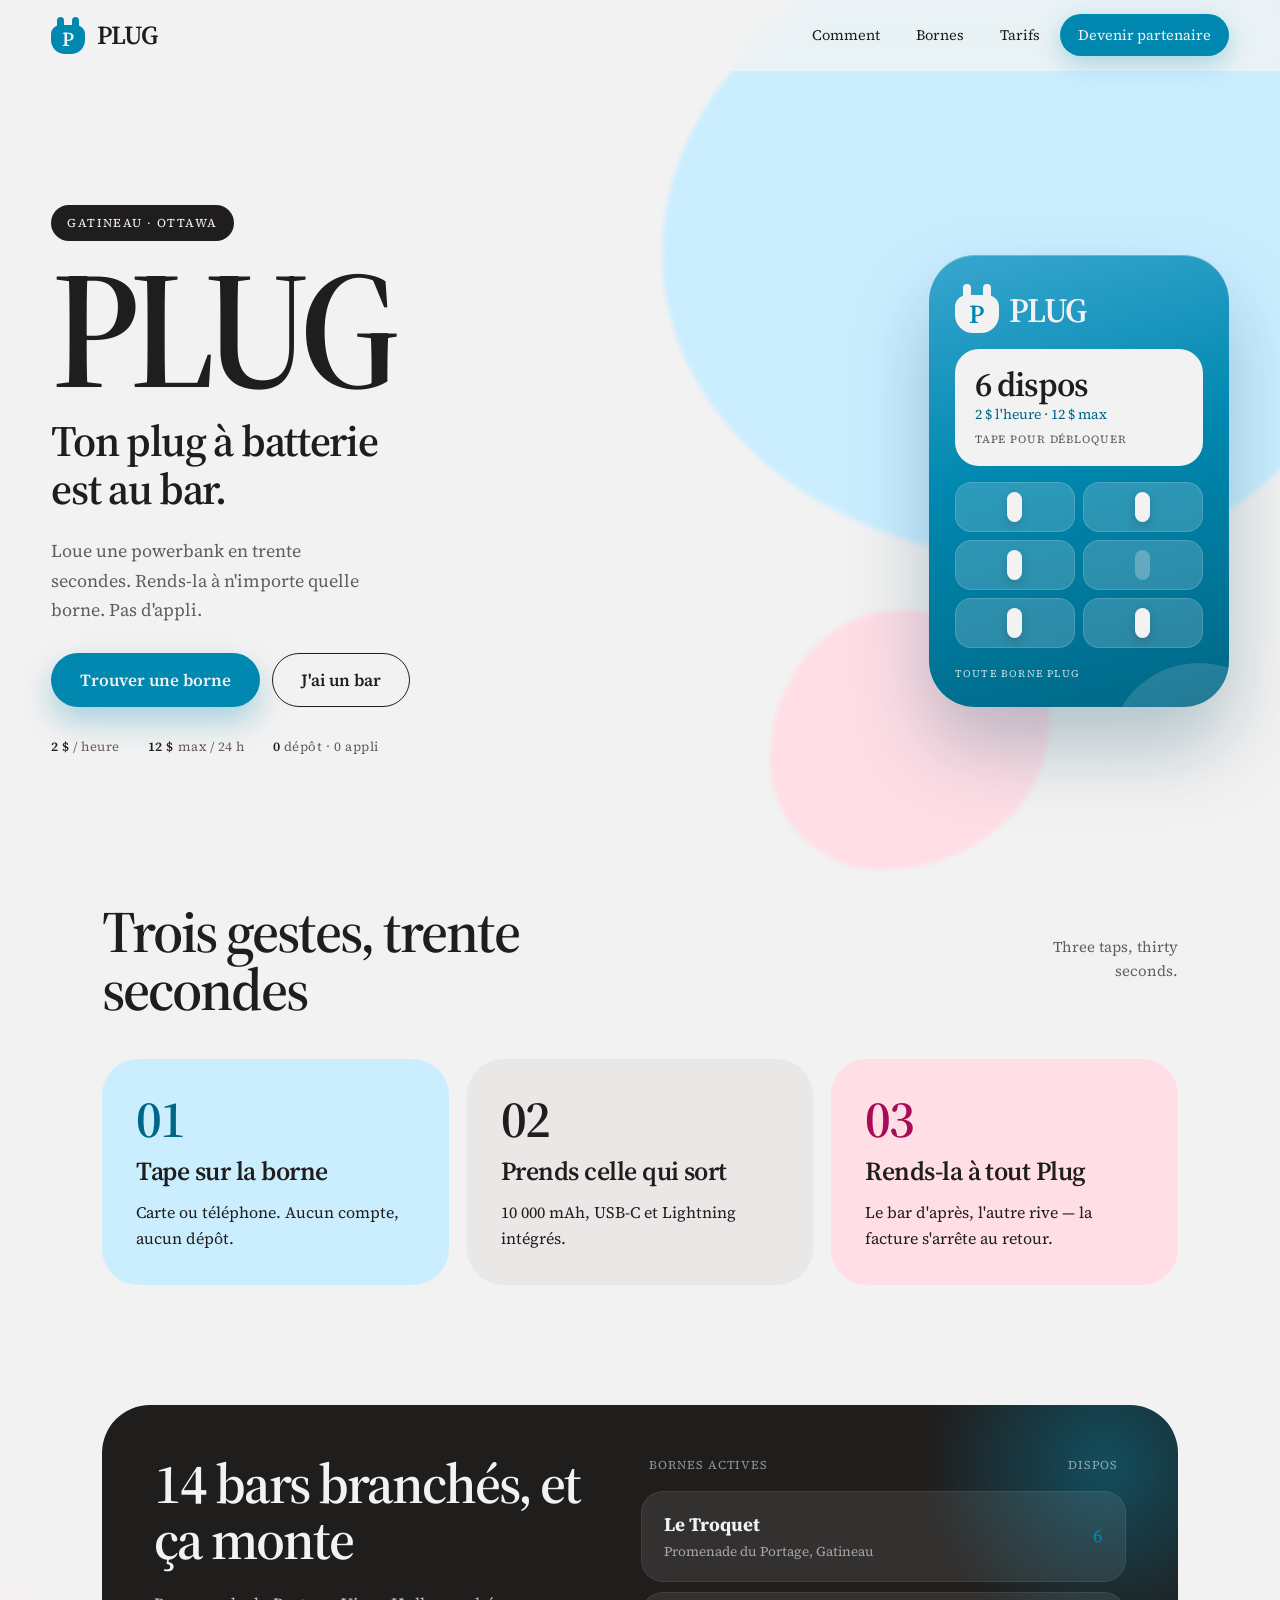
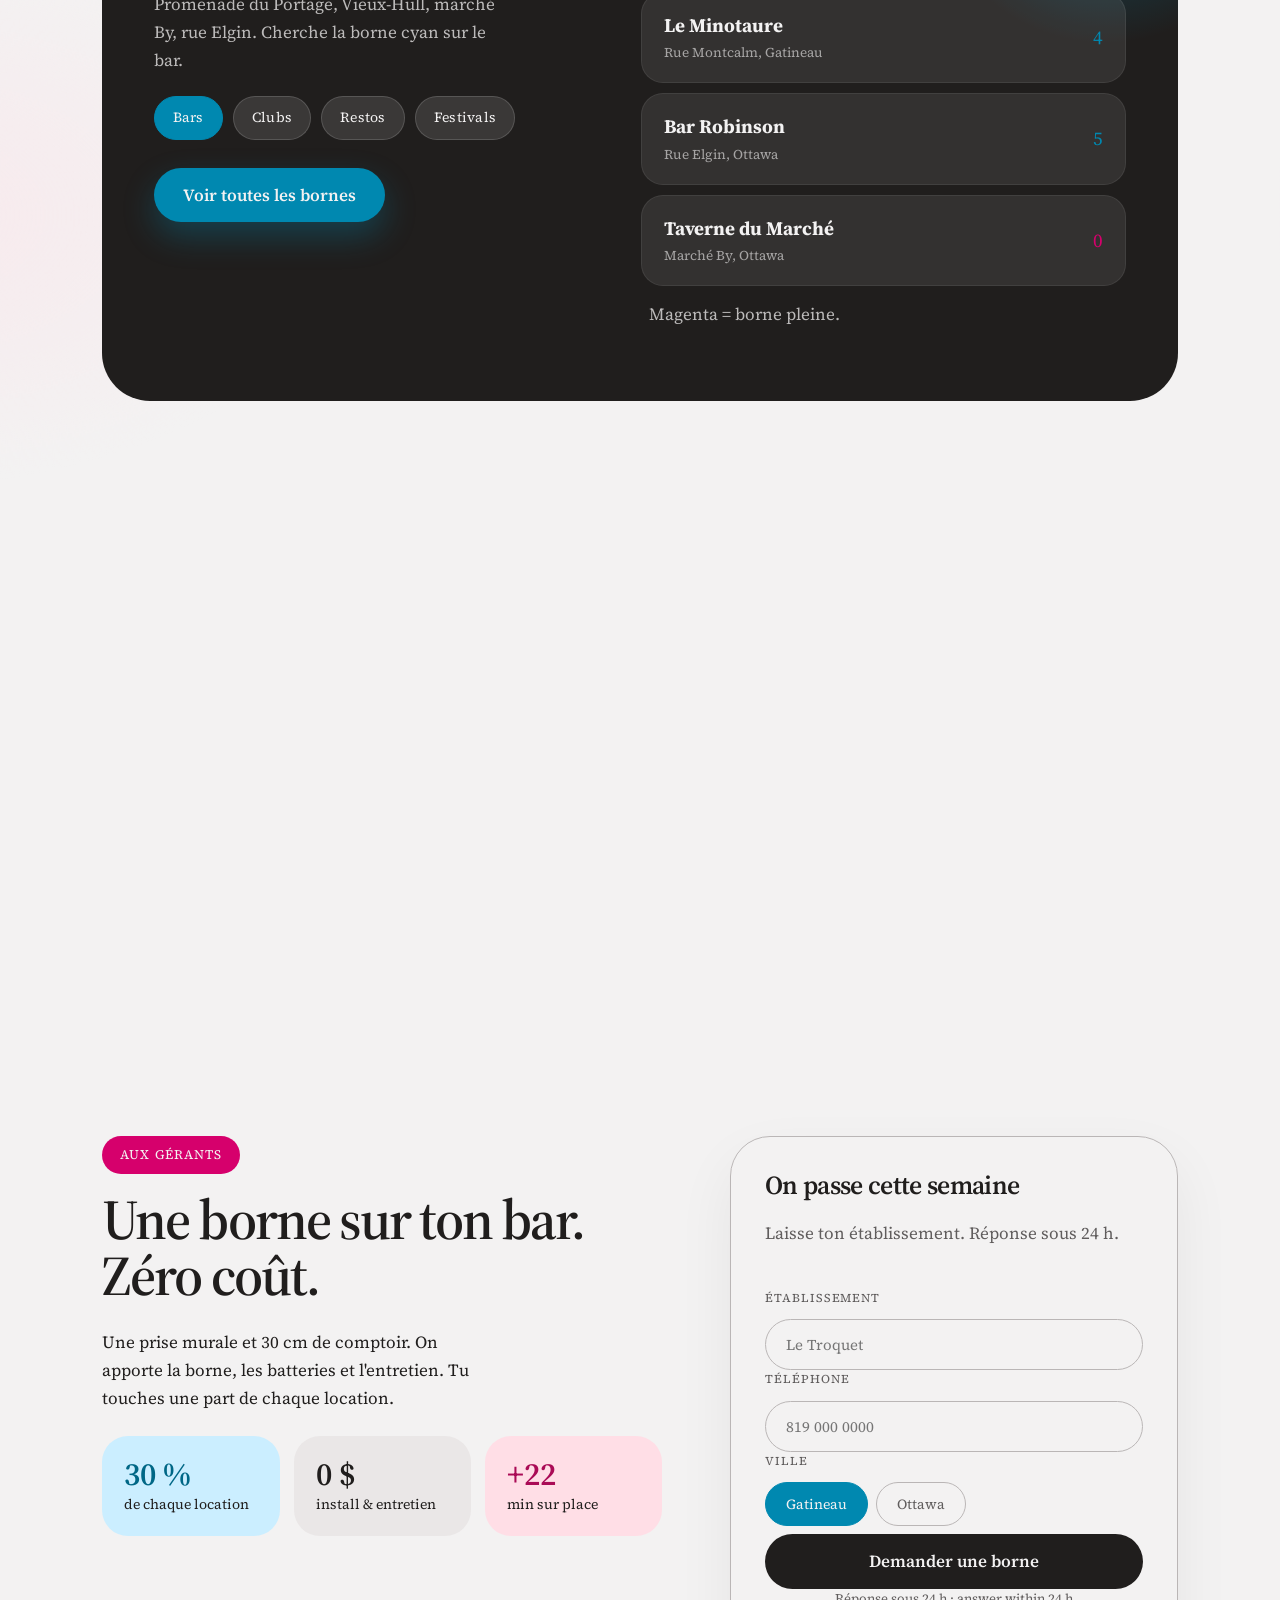
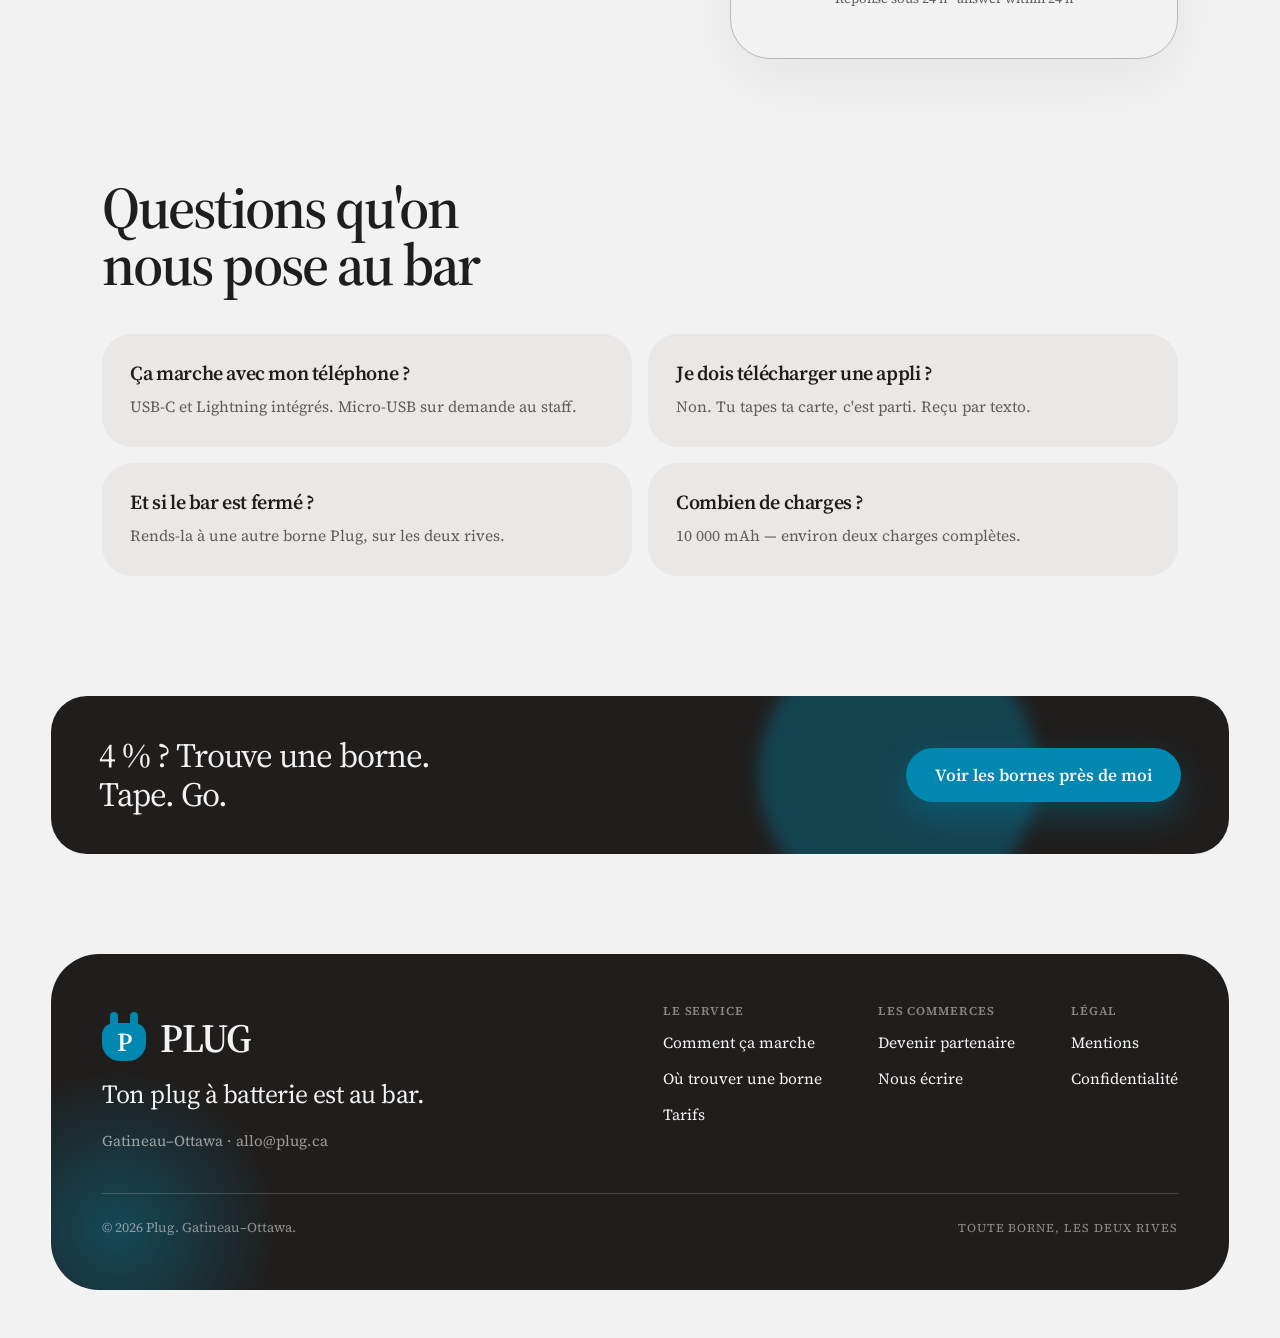
==== commit ec17dabf: "Elevate PLUG site: stronger hero, motion, and polish. Make the brand dominate the first viewport, ke" ====
--- a/index.html
+++ b/index.html
@@ -8,6 +8,7 @@
   <meta property="og:title" content="PLUG — Ton plug à batterie est au bar">
   <meta property="og:description" content="Loue une powerbank en trente secondes. Rends-la à n'importe quelle borne.">
   <meta property="og:type" content="website">
+  <link rel="icon" href="favicon.svg" type="image/svg+xml">
   <link rel="stylesheet" href="css/broadsheet.css">
   <link rel="stylesheet" href="css/site.css">
 </head>
@@ -34,12 +35,18 @@
     <div class="hero-blob-b" aria-hidden="true"></div>
     <div class="hero-grid">
       <div class="hero-copy">
-        <p class="hero-brand">PLUG</p>
+        <span class="hero-kicker">Gatineau · Ottawa</span>
+        <p class="hero-brand" aria-hidden="true">PLUG</p>
         <h1>Ton plug à batterie est au bar.</h1>
-        <p>Loue une powerbank en trente secondes. Rends-la à n'importe quelle borne. Pas d'appli.</p>
+        <p class="lead">Loue une powerbank en trente secondes. Rends-la à n'importe quelle borne. Pas d'appli.</p>
         <div class="hero-actions">
           <a class="btn btn-primary" href="bornes.html">Trouver une borne</a>
           <a class="btn btn-ghost" href="partenaires.html">J'ai un bar</a>
+        </div>
+        <div class="hero-meta">
+          <span><strong>2 $</strong> / heure</span>
+          <span><strong>12 $</strong> max / 24 h</span>
+          <span><strong>0</strong> dépôt · 0 appli</span>
         </div>
       </div>
 
@@ -73,22 +80,22 @@
 
   <section class="section" id="comment">
     <div class="wrap">
-      <div class="section-head">
+      <div class="section-head reveal">
         <h2>Trois gestes, trente secondes</h2>
         <span class="en">Three taps, thirty seconds.</span>
       </div>
       <div class="grid-3">
-        <article class="card card-cyan">
+        <article class="card card-cyan reveal reveal-delay-1">
           <span class="num">01</span>
           <h3>Tape sur la borne</h3>
           <p>Carte ou téléphone. Aucun compte, aucun dépôt.</p>
         </article>
-        <article class="card card-gray">
+        <article class="card card-gray reveal reveal-delay-2">
           <span class="num">02</span>
           <h3>Prends celle qui sort</h3>
           <p>10 000 mAh, USB-C et Lightning intégrés.</p>
         </article>
-        <article class="card card-pink">
+        <article class="card card-pink reveal reveal-delay-3">
           <span class="num">03</span>
           <h3>Rends-la à tout Plug</h3>
           <p>Le bar d'après, l'autre rive — la facture s'arrête au retour.</p>
@@ -98,7 +105,7 @@
   </section>
 
   <section class="section" id="bornes">
-    <div class="wrap">
+    <div class="wrap reveal">
       <div class="panel-dark">
         <div>
           <h2>14 bars branchés, et ça monte</h2>
@@ -139,28 +146,28 @@
 
   <section class="section" id="tarifs">
     <div class="wrap">
-      <div class="section-head">
+      <div class="section-head reveal">
         <h2>Un tarif, pas une grille</h2>
         <span class="en">One rate. No surprises.</span>
       </div>
       <div class="grid-3">
-        <article class="card card-fill price-card">
+        <article class="card card-fill price-card reveal reveal-delay-1">
           <span class="amount">2 $</span>
           <span class="label">par heure entamée</span>
           <p>Première demi-heure offerte si tu rends tout de suite.</p>
         </article>
-        <article class="card card-gray price-card">
+        <article class="card card-gray price-card reveal reveal-delay-2">
           <span class="amount">12 $</span>
           <span class="label">plafond par 24 h</span>
           <p>Au-delà, tu ne paies plus rien.</p>
         </article>
-        <article class="card card-gray price-card">
+        <article class="card card-gray price-card reveal reveal-delay-3">
           <span class="amount">0 $</span>
           <span class="label">dépôt, appli, abo</span>
           <p>Rien de bloqué. Reçu par texto.</p>
         </article>
       </div>
-      <div class="banner-pink">
+      <div class="banner-pink reveal">
         <strong>Pas rendue après 72 h ? 39 $ — et elle est à toi.</strong>
         <span>Not returned after 72 h? Yours for $39.</span>
       </div>
@@ -169,7 +176,7 @@
 
   <section class="section" id="partenaires">
     <div class="wrap partners">
-      <div>
+      <div class="reveal">
         <span class="pill">Aux gérants</span>
         <h2>Une borne sur ton bar. Zéro coût.</h2>
         <p>Une prise murale et 30 cm de comptoir. On apporte la borne, les batteries et l'entretien. Tu touches une part de chaque location.</p>
@@ -179,7 +186,7 @@
           <div class="stat card-pink"><strong style="color:var(--color-accent-2-700)">+22</strong><span>min sur place</span></div>
         </div>
       </div>
-      <div class="form-card">
+      <div class="form-card reveal reveal-delay-2">
         <h3>On passe cette semaine</h3>
         <p>Laisse ton établissement. Réponse sous 24 h.</p>
         <form id="partner-form">
@@ -208,29 +215,34 @@
 
   <section class="section">
     <div class="wrap">
-      <div class="section-head">
+      <div class="section-head reveal">
         <h2>Questions qu'on nous pose au bar</h2>
       </div>
       <div class="grid-2">
-        <article class="card card-sm card-gray">
+        <article class="card card-sm card-gray reveal reveal-delay-1">
           <h3 class="title">Ça marche avec mon téléphone ?</h3>
           <p>USB-C et Lightning intégrés. Micro-USB sur demande au staff.</p>
         </article>
-        <article class="card card-sm card-gray">
+        <article class="card card-sm card-gray reveal reveal-delay-2">
           <h3 class="title">Je dois télécharger une appli ?</h3>
           <p>Non. Tu tapes ta carte, c'est parti. Reçu par texto.</p>
         </article>
-        <article class="card card-sm card-gray">
+        <article class="card card-sm card-gray reveal reveal-delay-1">
           <h3 class="title">Et si le bar est fermé ?</h3>
           <p>Rends-la à une autre borne Plug, sur les deux rives.</p>
         </article>
-        <article class="card card-sm card-gray">
+        <article class="card card-sm card-gray reveal reveal-delay-2">
           <h3 class="title">Combien de charges ?</h3>
           <p>10 000 mAh — environ deux charges complètes.</p>
         </article>
       </div>
     </div>
   </section>
+
+  <div class="strip reveal">
+    <p>4 % ? Trouve une borne. Tape. Go.</p>
+    <a class="btn btn-primary" href="bornes.html">Voir les bornes près de moi</a>
+  </div>
 
   <footer class="footer">
     <div class="footer-inner">
@@ -267,7 +279,7 @@
       </div>
       <div class="footer-bottom">
         <span>© 2026 Plug. Gatineau–Ottawa.</span>
-        <span class="caps">Tarifs et adresses à confirmer</span>
+        <span class="caps">Toute borne, les deux rives</span>
       </div>
     </div>
   </footer>
--- a/css/site.css
+++ b/css/site.css
@@ -1,4 +1,4 @@
-/* PLUG site — rounded brand on Broadsheet tokens */
+/* PLUG — elevated site layer on Broadsheet tokens */
 
 *,
 *::before,
@@ -8,18 +8,27 @@
 
 body {
   margin: 0;
-  background: var(--color-bg);
   color: var(--color-text);
   font-family: var(--font-body);
   overflow-x: hidden;
-}
-
-a { color: inherit; text-decoration: none; }
-a:hover { opacity: 0.78; }
+  background:
+    radial-gradient(1200px 600px at 85% -10%, color-mix(in srgb, var(--color-accent-200) 70%, transparent), transparent 60%),
+    radial-gradient(900px 500px at -10% 40%, color-mix(in srgb, var(--color-accent-2-200) 45%, transparent), transparent 55%),
+    var(--color-bg);
+}
+
+::selection {
+  background: color-mix(in srgb, var(--color-accent) 28%, transparent);
+  color: var(--color-text);
+}
+
+a { color: inherit; text-decoration: none; transition: opacity 0.2s ease, color 0.2s ease, background 0.2s ease, transform 0.2s ease, box-shadow 0.2s ease; }
+a:hover { opacity: 0.82; }
 a:focus-visible,
-button:focus-visible {
+button:focus-visible,
+input:focus-visible {
   outline: 2px solid var(--color-accent);
-  outline-offset: 2px;
+  outline-offset: 3px;
 }
 
 .wrap {
@@ -28,18 +37,26 @@
   padding-inline: clamp(20px, 4vw, 56px);
 }
 
-/* Nav */
+/* —— Nav —— */
 .nav {
   position: sticky;
   top: 0;
-  z-index: 40;
+  z-index: 50;
   display: flex;
   align-items: center;
   justify-content: space-between;
   gap: 20px;
-  padding: 16px clamp(20px, 4vw, 56px);
-  background: color-mix(in srgb, var(--color-bg) 88%, transparent);
-  backdrop-filter: blur(14px);
+  padding: 14px clamp(20px, 4vw, 56px);
+  background: color-mix(in srgb, var(--color-bg) 78%, transparent);
+  backdrop-filter: blur(16px) saturate(1.2);
+  border-bottom: 1px solid transparent;
+  transition: border-color 0.25s ease, padding 0.25s ease, background 0.25s ease;
+}
+
+.nav.is-scrolled {
+  border-bottom-color: var(--color-neutral-300);
+  padding-block: 10px;
+  background: color-mix(in srgb, var(--color-bg) 92%, transparent);
 }
 
 .nav-brand {
@@ -48,10 +65,10 @@
   gap: 12px;
 }
 
-.nav-brand > span {
+.nav-brand > span:last-child {
   font-family: var(--font-heading);
   font-weight: var(--font-heading-weight);
-  font-size: 28px;
+  font-size: 26px;
   line-height: 1;
   letter-spacing: -0.045em;
 }
@@ -59,7 +76,7 @@
 .nav-links {
   display: flex;
   align-items: center;
-  gap: 6px;
+  gap: 4px;
   flex-wrap: wrap;
   justify-content: flex-end;
 }
@@ -70,12 +87,24 @@
   border-radius: 999px;
 }
 
+.nav-links a:hover {
+  opacity: 1;
+  background: var(--color-neutral-200);
+}
+
 .nav-links a.is-active { background: var(--color-neutral-200); }
 
 .nav-cta {
   background: var(--color-accent) !important;
   color: var(--color-bg) !important;
   padding: 10px 18px !important;
+  box-shadow: 0 8px 24px color-mix(in srgb, var(--color-accent) 28%, transparent);
+}
+
+.nav-cta:hover {
+  opacity: 1 !important;
+  transform: translateY(-1px);
+  box-shadow: 0 12px 28px color-mix(in srgb, var(--color-accent) 36%, transparent);
 }
 
 .nav-toggle {
@@ -89,7 +118,7 @@
   cursor: pointer;
 }
 
-/* Mark */
+/* —— Mark —— */
 .mark {
   position: relative;
   flex: none;
@@ -144,33 +173,67 @@
 }
 .mark--lg .mark-body b { font-size: 26px; }
 
-/* Buttons */
+.mark--xl .mark-pins { top: -18px; left: 14px; right: 14px; }
+.mark--xl .mark-pin { width: 14px; height: 22px; border-radius: 7px; }
+.mark--xl .mark-body {
+  width: 72px;
+  height: 62px;
+  border-radius: 20px 20px 30px 30px;
+}
+.mark--xl .mark-body b { font-size: 42px; }
+
+/* —— Buttons —— */
 .btn {
   display: inline-flex;
   align-items: center;
   justify-content: center;
-  font-family: var(--font-heading);
-  font-size: 18px;
+  gap: 8px;
+  font-family: var(--font-heading);
+  font-size: 17px;
   padding: 16px 28px;
   border-radius: 999px;
   border: 1px solid transparent;
   cursor: pointer;
-  transition: opacity 0.15s ease;
-}
-
-.btn:hover { opacity: 0.88; }
-.btn-primary { background: var(--color-accent); color: var(--color-bg); }
-.btn-ghost { background: transparent; border-color: var(--color-text); color: var(--color-text); }
-.btn-dark { background: var(--color-text); color: var(--color-bg); }
+  transition: opacity 0.2s ease, transform 0.2s ease, box-shadow 0.2s ease, background 0.2s ease;
+}
+
+.btn:hover { opacity: 1; transform: translateY(-2px); }
+.btn:active { transform: translateY(0); }
+
+.btn-primary {
+  background: var(--color-accent);
+  color: var(--color-bg);
+  box-shadow: 0 14px 32px color-mix(in srgb, var(--color-accent) 32%, transparent);
+}
+
+.btn-primary:hover {
+  background: var(--color-accent-600);
+  box-shadow: 0 18px 40px color-mix(in srgb, var(--color-accent) 40%, transparent);
+}
+
+.btn-ghost {
+  background: color-mix(in srgb, var(--color-bg) 70%, transparent);
+  border-color: var(--color-text);
+  color: var(--color-text);
+}
+
+.btn-ghost:hover { background: var(--color-text); color: var(--color-bg); }
+
+.btn-dark {
+  background: var(--color-text);
+  color: var(--color-bg);
+}
+
 .btn-block { width: 100%; }
 
-/* Hero */
+/* —— Hero —— */
 .hero {
   position: relative;
-  min-height: calc(100svh - 72px);
-  display: flex;
-  align-items: center;
-  padding: 40px clamp(20px, 4vw, 56px) 56px;
+  min-height: calc(100svh - 68px);
+  display: flex;
+  align-items: center;
+  padding: clamp(32px, 5vw, 64px) clamp(20px, 4vw, 56px) clamp(48px, 6vw, 80px);
+  isolation: isolate;
 }
 
 .hero-blob-a,
@@ -178,26 +241,27 @@
   position: absolute;
   pointer-events: none;
   z-index: 0;
+  filter: blur(2px);
 }
 
 .hero-blob-a {
-  top: -160px;
-  right: -120px;
-  width: min(70vw, 680px);
-  height: min(70vw, 620px);
+  top: -18%;
+  right: -8%;
+  width: min(72vw, 720px);
+  height: min(72vw, 640px);
   background: var(--color-accent-200);
   border-radius: 58% 42% 46% 54% / 52% 48% 52% 48%;
-  animation: plug-blob 14s ease-in-out infinite;
+  animation: plug-blob 16s ease-in-out infinite;
 }
 
 .hero-blob-b {
-  bottom: 8%;
-  right: 12%;
-  width: min(40vw, 300px);
-  height: min(40vw, 280px);
+  bottom: 4%;
+  right: 18%;
+  width: min(36vw, 280px);
+  height: min(36vw, 260px);
   background: var(--color-accent-2-200);
   border-radius: 46% 54% 60% 40% / 58% 42% 58% 42%;
-  animation: plug-blob 11s ease-in-out infinite reverse;
+  animation: plug-blob 12s ease-in-out infinite reverse;
 }
 
 .hero-grid {
@@ -206,41 +270,57 @@
   width: min(1440px, 100%);
   margin-inline: auto;
   display: grid;
-  grid-template-columns: minmax(0, 1.15fr) minmax(240px, 320px);
-  gap: clamp(32px, 5vw, 72px);
+  grid-template-columns: minmax(0, 1.05fr) minmax(280px, 340px);
+  gap: clamp(36px, 6vw, 96px);
   align-items: center;
 }
 
 .hero-copy {
   display: flex;
   flex-direction: column;
-  gap: 20px;
+  gap: 22px;
   max-width: 720px;
-  animation: plug-rise 0.9s cubic-bezier(0.22, 1, 0.36, 1) both;
+  animation: plug-rise 0.95s cubic-bezier(0.22, 1, 0.36, 1) both;
+}
+
+.hero-kicker {
+  display: inline-flex;
+  align-items: center;
+  gap: 10px;
+  align-self: flex-start;
+  font-family: var(--font-heading);
+  font-size: 12px;
+  letter-spacing: 0.12em;
+  text-transform: uppercase;
+  color: var(--color-bg);
+  background: var(--color-text);
+  padding: 9px 16px;
+  border-radius: 999px;
 }
 
 .hero-brand {
   font-family: var(--font-heading);
   font-weight: var(--font-heading-weight);
-  font-size: clamp(72px, 12vw, 156px);
-  line-height: 0.82;
+  font-size: clamp(84px, 13vw, 168px);
+  line-height: 0.8;
   letter-spacing: -0.055em;
   margin: 0;
+  color: var(--color-text);
 }
 
 .hero-copy h1 {
-  font-size: clamp(26px, 3.2vw, 42px);
-  line-height: 1.12;
+  font-size: clamp(28px, 3.4vw, 44px);
+  line-height: 1.1;
   letter-spacing: -0.03em;
   margin: 0;
-  max-width: 18ch;
-}
-
-.hero-copy p {
+  max-width: 16ch;
+}
+
+.hero-copy .lead {
   font-size: 18px;
-  line-height: 30px;
-  margin: 0;
-  max-width: 38ch;
+  line-height: 1.65;
+  margin: 0;
+  max-width: 36ch;
   color: var(--color-neutral-700);
 }
 
@@ -248,27 +328,59 @@
   display: flex;
   flex-wrap: wrap;
   gap: 12px;
+  padding-top: 6px;
+}
+
+.hero-meta {
+  display: flex;
+  flex-wrap: wrap;
+  gap: 18px 28px;
   padding-top: 8px;
+  font-family: var(--font-heading);
+  font-size: 13px;
+  letter-spacing: 0.04em;
+  color: var(--color-neutral-700);
+}
+
+.hero-meta strong {
+  color: var(--color-text);
+  font-weight: var(--font-heading-weight);
 }
 
 .station-wrap {
   justify-self: end;
   width: 100%;
-  max-width: 280px;
-  animation: plug-rise 0.9s cubic-bezier(0.22, 1, 0.36, 1) 0.12s both,
-    plug-float 5.5s ease-in-out infinite;
+  max-width: 300px;
+  animation:
+    plug-rise 0.95s cubic-bezier(0.22, 1, 0.36, 1) 0.14s both,
+    plug-float 5.8s ease-in-out 1s infinite;
 }
 
 .station {
   width: 100%;
-  background: var(--color-accent);
-  border-radius: 44px;
-  padding: 24px;
+  background: linear-gradient(165deg, var(--color-accent-500), var(--color-accent) 45%, var(--color-accent-700));
+  border-radius: 46px;
+  padding: 26px;
   display: flex;
   flex-direction: column;
   gap: 16px;
-  box-shadow: 0 28px 60px color-mix(in srgb, var(--color-accent-800) 22%, transparent);
-  color: var(--color-bg);
+  box-shadow:
+    0 40px 80px color-mix(in srgb, var(--color-accent-800) 28%, transparent),
+    inset 0 1px 0 color-mix(in srgb, var(--color-bg) 28%, transparent);
+  color: var(--color-bg);
+  position: relative;
+  overflow: hidden;
+}
+
+.station::after {
+  content: "";
+  position: absolute;
+  inset: auto -20% -30% auto;
+  width: 180px;
+  height: 180px;
+  background: color-mix(in srgb, var(--color-bg) 14%, transparent);
+  border-radius: 50%;
+  pointer-events: none;
 }
 
 .station-top {
@@ -276,6 +388,8 @@
   align-items: center;
   gap: 10px;
   padding-top: 6px;
+  position: relative;
+  z-index: 1;
 }
 
 .station-top strong {
@@ -289,17 +403,19 @@
 .station-panel {
   background: var(--color-bg);
   color: var(--color-text);
-  border-radius: 22px;
-  padding: 18px;
+  border-radius: 24px;
+  padding: 18px 20px;
   display: flex;
   flex-direction: column;
-  gap: 5px;
+  gap: 4px;
+  position: relative;
+  z-index: 1;
 }
 
 .station-panel .big {
   font-family: var(--font-heading);
   font-weight: var(--font-heading-weight);
-  font-size: 32px;
+  font-size: 34px;
   line-height: 1;
   letter-spacing: -0.03em;
 }
@@ -314,24 +430,28 @@
 .station-panel .hint {
   font-family: var(--font-heading);
   font-size: 11px;
-  letter-spacing: 0.06em;
+  letter-spacing: 0.08em;
   text-transform: uppercase;
   color: var(--color-neutral-700);
+  margin-top: 4px;
 }
 
 .station-slots {
   display: grid;
   grid-template-columns: repeat(2, 1fr);
   gap: 8px;
+  position: relative;
+  z-index: 1;
 }
 
 .slot {
-  height: 48px;
-  background: color-mix(in srgb, var(--color-bg) 22%, transparent);
-  border-radius: 14px;
+  height: 50px;
+  background: color-mix(in srgb, var(--color-bg) 18%, transparent);
+  border-radius: 16px;
   display: flex;
   align-items: center;
   justify-content: center;
+  border: 1px solid color-mix(in srgb, var(--color-bg) 16%, transparent);
 }
 
 .slot i {
@@ -340,24 +460,44 @@
   height: 30px;
   background: var(--color-bg);
   border-radius: 8px;
+  box-shadow: 0 4px 10px color-mix(in srgb, var(--color-text) 18%, transparent);
 }
 
 .slot.is-empty i {
-  background: color-mix(in srgb, var(--color-bg) 32%, transparent);
+  background: color-mix(in srgb, var(--color-bg) 28%, transparent);
+  box-shadow: none;
   animation: plug-slot 2.8s ease-in-out infinite;
 }
 
 .station-foot {
   font-family: var(--font-heading);
   font-size: 10px;
-  letter-spacing: 0.1em;
+  letter-spacing: 0.12em;
   text-transform: uppercase;
-  color: color-mix(in srgb, var(--color-bg) 80%, transparent);
-  margin-top: 4px;
-}
-
-/* Sections */
-.section { padding: 0 clamp(20px, 4vw, 56px) 112px; }
+  color: color-mix(in srgb, var(--color-bg) 82%, transparent);
+  margin-top: 2px;
+  position: relative;
+  z-index: 1;
+}
+
+/* —— Reveal —— */
+.reveal {
+  opacity: 0;
+  transform: translateY(28px);
+  transition: opacity 0.7s cubic-bezier(0.22, 1, 0.36, 1), transform 0.7s cubic-bezier(0.22, 1, 0.36, 1);
+}
+
+.reveal.is-in {
+  opacity: 1;
+  transform: translateY(0);
+}
+
+.reveal-delay-1 { transition-delay: 0.08s; }
+.reveal-delay-2 { transition-delay: 0.16s; }
+.reveal-delay-3 { transition-delay: 0.24s; }
+
+/* —— Sections —— */
+.section { padding: 0 clamp(20px, 4vw, 56px) clamp(88px, 10vw, 120px); }
 
 .section-head {
   display: flex;
@@ -369,15 +509,18 @@
 }
 
 .section-head h2 {
-  font-size: clamp(36px, 4.4vw, 60px);
-  line-height: 1;
+  font-size: clamp(36px, 4.6vw, 64px);
+  line-height: 0.98;
   letter-spacing: -0.035em;
   margin: 0;
+  max-width: 16ch;
 }
 
 .section-head .en {
-  font-size: 16px;
+  font-size: 15px;
   color: var(--color-neutral-700);
+  max-width: 22ch;
+  text-align: right;
 }
 
 .grid-3 {
@@ -398,7 +541,13 @@
   display: flex;
   flex-direction: column;
   gap: 12px;
-  min-height: 200px;
+  min-height: 220px;
+  transition: transform 0.25s ease, box-shadow 0.25s ease;
+}
+
+.card:hover {
+  transform: translateY(-4px);
+  box-shadow: 0 18px 40px color-mix(in srgb, var(--color-text) 8%, transparent);
 }
 
 .card-sm {
@@ -411,13 +560,17 @@
 .card-cyan { background: var(--color-accent-200); }
 .card-gray { background: var(--color-neutral-200); }
 .card-pink { background: var(--color-accent-2-200); }
-.card-fill { background: var(--color-accent); color: var(--color-bg); }
+.card-fill {
+  background: linear-gradient(160deg, var(--color-accent-500), var(--color-accent));
+  color: var(--color-bg);
+}
 
 .card .num {
   font-family: var(--font-heading);
   font-weight: var(--font-heading-weight);
   font-size: 52px;
   line-height: 1;
+  letter-spacing: -0.04em;
 }
 
 .card-cyan .num { color: var(--color-accent-700); }
@@ -448,7 +601,7 @@
 .price-card .amount {
   font-family: var(--font-heading);
   font-weight: var(--font-heading-weight);
-  font-size: 64px;
+  font-size: clamp(52px, 6vw, 68px);
   line-height: 1;
   letter-spacing: -0.04em;
 }
@@ -466,7 +619,7 @@
 }
 
 .card-fill p {
-  color: color-mix(in srgb, var(--color-bg) 82%, transparent);
+  color: color-mix(in srgb, var(--color-bg) 84%, transparent);
 }
 
 .banner-pink {
@@ -495,7 +648,47 @@
   color: var(--color-accent-2-700);
 }
 
-/* Bornes */
+/* —— Strip —— */
+.strip {
+  margin: 0 clamp(20px, 4vw, 56px) clamp(72px, 8vw, 100px);
+  padding: clamp(28px, 4vw, 40px) clamp(24px, 4vw, 48px);
+  border-radius: 36px;
+  background: var(--color-text);
+  color: var(--color-bg);
+  display: flex;
+  flex-wrap: wrap;
+  gap: 20px 40px;
+  align-items: center;
+  justify-content: space-between;
+  overflow: hidden;
+  position: relative;
+}
+
+.strip::before {
+  content: "";
+  position: absolute;
+  inset: -40% auto auto 60%;
+  width: 280px;
+  height: 280px;
+  background: var(--color-accent);
+  opacity: 0.35;
+  border-radius: 50%;
+  filter: blur(8px);
+}
+
+.strip p {
+  position: relative;
+  margin: 0;
+  font-family: var(--font-heading);
+  font-size: clamp(24px, 3vw, 34px);
+  line-height: 1.15;
+  letter-spacing: -0.03em;
+  max-width: 22ch;
+}
+
+.strip .btn { position: relative; }
+
+/* —— Bornes —— */
 .panel-dark {
   background: var(--color-text);
   color: var(--color-bg);
@@ -505,7 +698,22 @@
   grid-template-columns: minmax(0, 0.95fr) minmax(0, 1.05fr);
   gap: 48px;
   align-items: start;
-}
+  position: relative;
+  overflow: hidden;
+}
+
+.panel-dark::before {
+  content: "";
+  position: absolute;
+  top: -20%;
+  right: -10%;
+  width: 360px;
+  height: 360px;
+  background: radial-gradient(circle, color-mix(in srgb, var(--color-accent) 45%, transparent), transparent 70%);
+  pointer-events: none;
+}
+
+.panel-dark > * { position: relative; }
 
 .panel-dark h2 {
   color: var(--color-bg);
@@ -534,13 +742,18 @@
   font-size: 14px;
   padding: 10px 18px;
   border-radius: 999px;
-  background: color-mix(in srgb, var(--color-bg) 14%, transparent);
-  color: var(--color-bg);
-  border: 0;
+  background: color-mix(in srgb, var(--color-bg) 12%, transparent);
+  color: var(--color-bg);
+  border: 1px solid color-mix(in srgb, var(--color-bg) 16%, transparent);
   cursor: pointer;
-}
-
-.tag.is-on { background: var(--color-accent); }
+  transition: background 0.2s ease, transform 0.2s ease;
+}
+
+.tag:hover { transform: translateY(-1px); }
+.tag.is-on {
+  background: var(--color-accent);
+  border-color: var(--color-accent);
+}
 
 .station-list {
   display: flex;
@@ -560,13 +773,20 @@
 }
 
 .station-row {
-  background: color-mix(in srgb, var(--color-bg) 10%, transparent);
+  background: color-mix(in srgb, var(--color-bg) 9%, transparent);
   border-radius: 22px;
   padding: 18px 22px;
   display: flex;
   justify-content: space-between;
   gap: 16px;
   align-items: center;
+  border: 1px solid color-mix(in srgb, var(--color-bg) 8%, transparent);
+  transition: background 0.2s ease, transform 0.2s ease;
+}
+
+.station-row:hover {
+  background: color-mix(in srgb, var(--color-bg) 14%, transparent);
+  transform: translateX(4px);
 }
 
 .station-row strong {
@@ -586,6 +806,8 @@
   font-size: 19px;
   color: var(--color-accent);
   flex: none;
+  min-width: 1.5ch;
+  text-align: right;
 }
 
 .station-row .avail.is-full { color: var(--color-accent-2); }
@@ -596,7 +818,7 @@
   padding: 4px 8px 0;
 }
 
-/* Partners */
+/* —— Partners —— */
 .partners {
   display: grid;
   grid-template-columns: minmax(0, 1.1fr) minmax(300px, 0.85fr);
@@ -655,13 +877,15 @@
 .stat span { font-size: 14px; line-height: 20px; }
 
 .form-card {
-  background: var(--color-bg);
+  background: color-mix(in srgb, var(--color-bg) 88%, transparent);
   border: 1px solid var(--color-neutral-400);
   border-radius: 40px;
   padding: 34px;
   display: flex;
   flex-direction: column;
   gap: 18px;
+  box-shadow: 0 24px 60px color-mix(in srgb, var(--color-text) 6%, transparent);
+  backdrop-filter: blur(8px);
 }
 
 .form-card h3 {
@@ -701,6 +925,13 @@
   font-family: var(--font-body);
   background: var(--color-bg);
   color: var(--color-text);
+  transition: border-color 0.2s ease, box-shadow 0.2s ease;
+}
+
+.field input:focus {
+  border-color: var(--color-accent);
+  box-shadow: 0 0 0 4px color-mix(in srgb, var(--color-accent) 18%, transparent);
+  outline: none;
 }
 
 .city-toggle { display: flex; gap: 8px; }
@@ -714,6 +945,7 @@
   background: transparent;
   color: var(--color-neutral-700);
   cursor: pointer;
+  transition: background 0.2s ease, color 0.2s ease, border-color 0.2s ease;
 }
 
 .city-toggle button.is-on {
@@ -729,7 +961,7 @@
   text-align: center;
 }
 
-/* Inner page hero */
+/* —— Inner page —— */
 .page-hero { padding: 64px clamp(20px, 4vw, 56px) 56px; }
 
 .page-hero h1 {
@@ -761,7 +993,7 @@
 
 .prose p { margin: 0 0 16px; color: var(--color-neutral-800); }
 
-/* Footer */
+/* —— Footer —— */
 .footer { padding: 0 clamp(20px, 4vw, 56px) 48px; }
 
 .footer-inner {
@@ -772,6 +1004,19 @@
   display: flex;
   flex-direction: column;
   gap: 40px;
+  position: relative;
+  overflow: hidden;
+}
+
+.footer-inner::before {
+  content: "";
+  position: absolute;
+  bottom: -30%;
+  left: -8%;
+  width: 320px;
+  height: 320px;
+  background: radial-gradient(circle, color-mix(in srgb, var(--color-accent) 40%, transparent), transparent 70%);
+  pointer-events: none;
 }
 
 .footer-top {
@@ -780,6 +1025,7 @@
   gap: 40px;
   justify-content: space-between;
   align-items: flex-start;
+  position: relative;
 }
 
 .footer-brand {
@@ -796,7 +1042,7 @@
   padding-top: 10px;
 }
 
-.footer-brand-row > span {
+.footer-brand-row > span:last-child {
   font-family: var(--font-heading);
   font-weight: var(--font-heading-weight);
   font-size: 40px;
@@ -846,6 +1092,8 @@
   color: var(--color-bg);
 }
 
+.footer-col a:hover { color: var(--color-accent-300); opacity: 1; }
+
 .footer-bottom {
   display: flex;
   flex-wrap: wrap;
@@ -856,6 +1104,7 @@
   padding-top: 24px;
   font-size: 13.5px;
   color: color-mix(in srgb, var(--color-bg) 52%, transparent);
+  position: relative;
 }
 
 .footer-bottom .caps {
@@ -872,17 +1121,17 @@
 
 @keyframes plug-float {
   0%, 100% { transform: translateY(0); }
-  50% { transform: translateY(-12px); }
+  50% { transform: translateY(-14px); }
 }
 
 @keyframes plug-blob {
   0%, 100% { transform: translate(0, 0) scale(1); }
-  50% { transform: translate(18px, -14px) scale(1.04); }
+  50% { transform: translate(22px, -16px) scale(1.05); }
 }
 
 @keyframes plug-slot {
   0%, 100% { opacity: 1; }
-  50% { opacity: 0.55; }
+  50% { opacity: 0.45; }
 }
 
 @media (prefers-reduced-motion: reduce) {
@@ -893,9 +1142,15 @@
   .slot.is-empty i {
     animation: none !important;
   }
-}
-
-@media (max-width: 900px) {
+
+  .reveal {
+    opacity: 1;
+    transform: none;
+    transition: none;
+  }
+}
+
+@media (max-width: 960px) {
   .hero-grid,
   .panel-dark,
   .partners,
@@ -906,14 +1161,13 @@
   }
 
   .station-wrap {
-    justify-self: center;
-    max-width: 240px;
+    justify-self: start;
+    max-width: 260px;
   }
 
-  .hero {
-    min-height: auto;
-    padding-bottom: 72px;
-  }
+  .hero { min-height: auto; }
+
+  .section-head .en { text-align: left; }
 }
 
 @media (max-width: 720px) {
@@ -922,7 +1176,7 @@
   .nav-links {
     display: none;
     position: absolute;
-    top: 100%;
+    top: calc(100% + 8px);
     left: 16px;
     right: 16px;
     flex-direction: column;
@@ -935,4 +1189,6 @@
   }
 
   .nav.is-open .nav-links { display: flex; }
-}
+
+  .hero-brand { font-size: clamp(72px, 18vw, 110px); }
+}
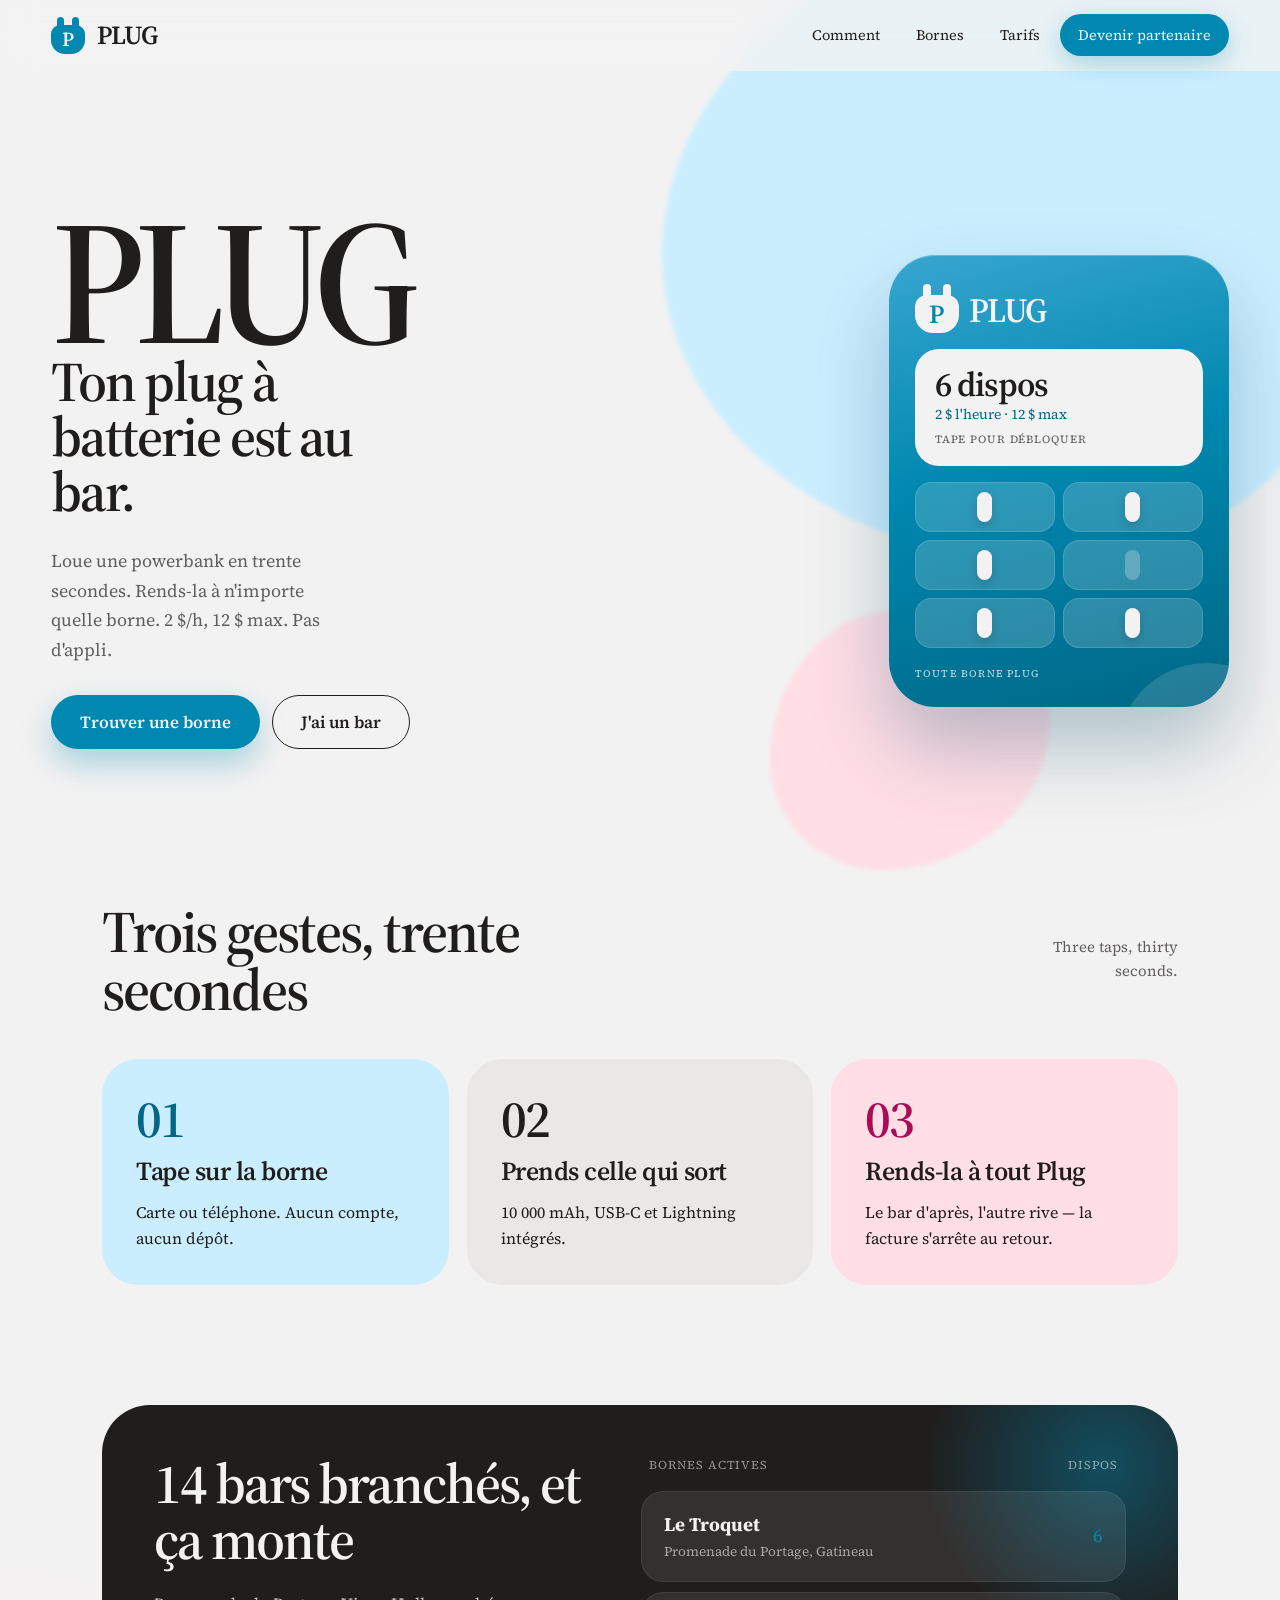
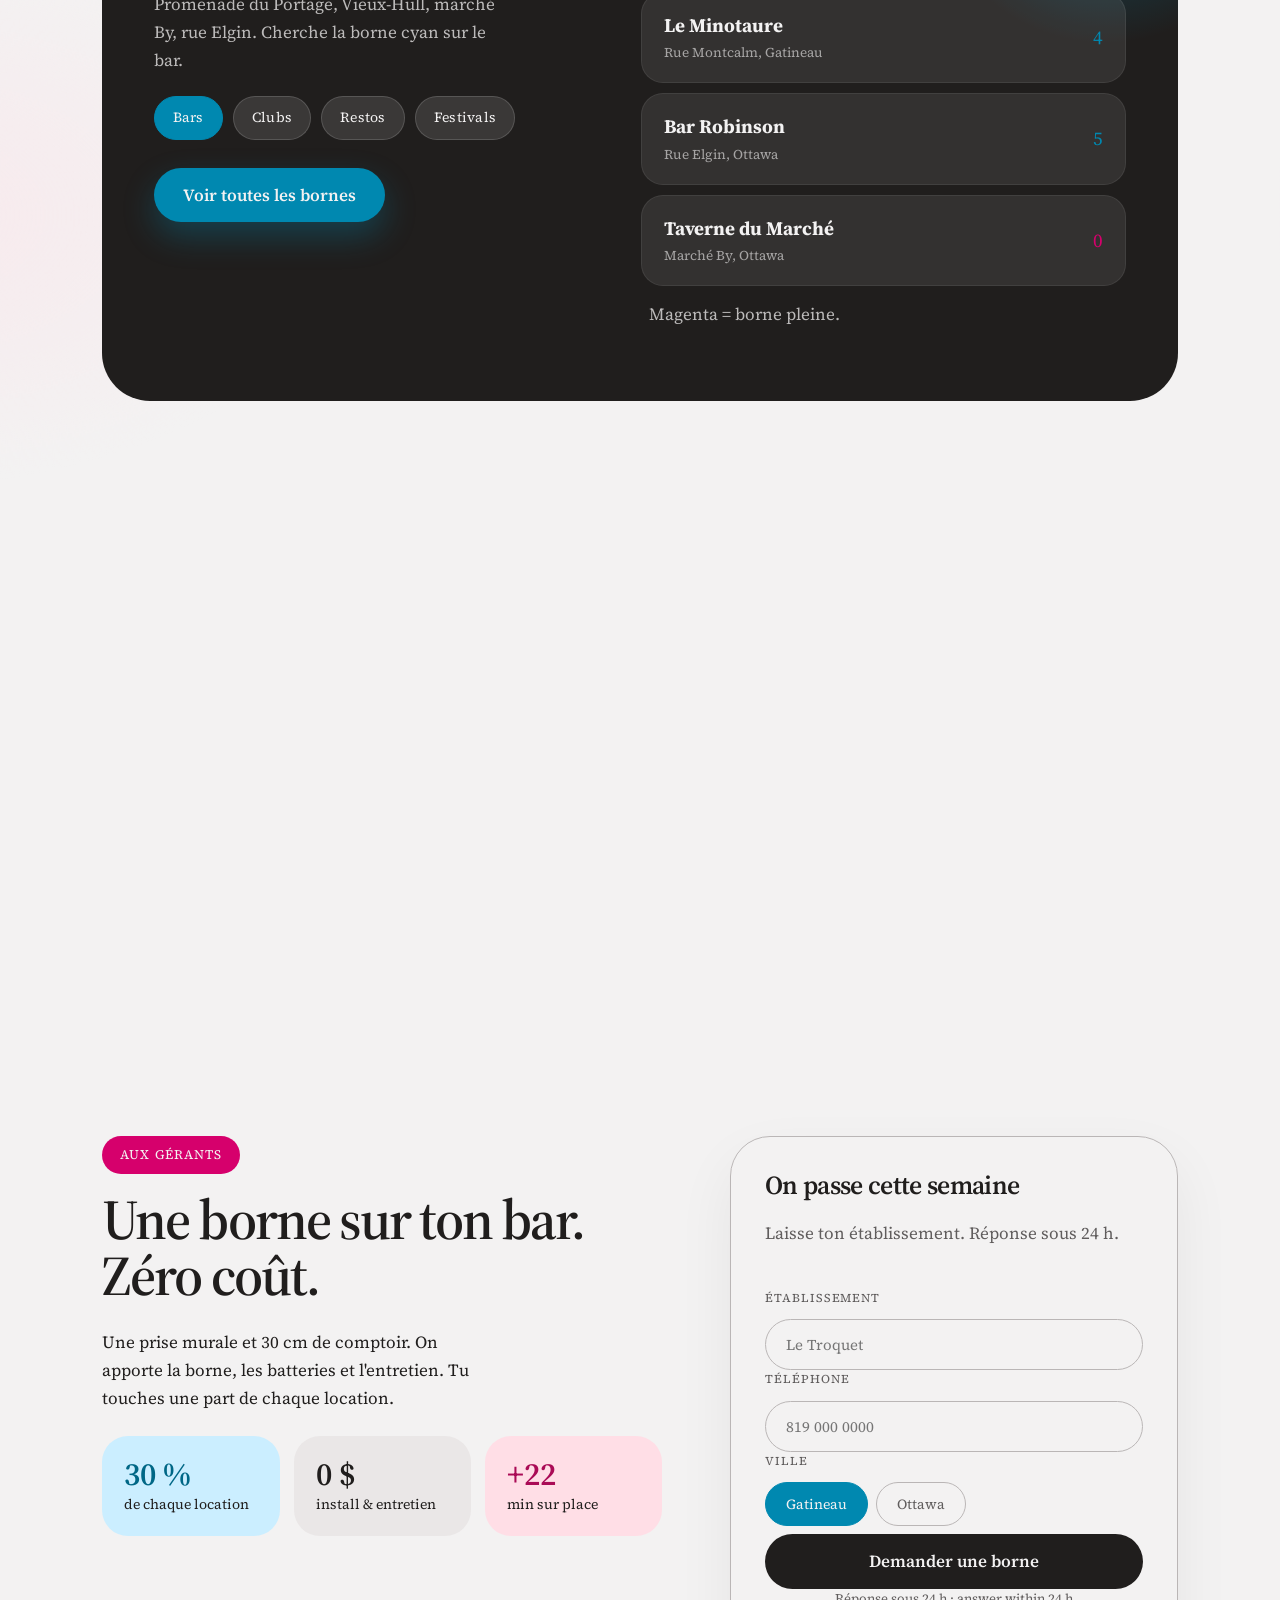
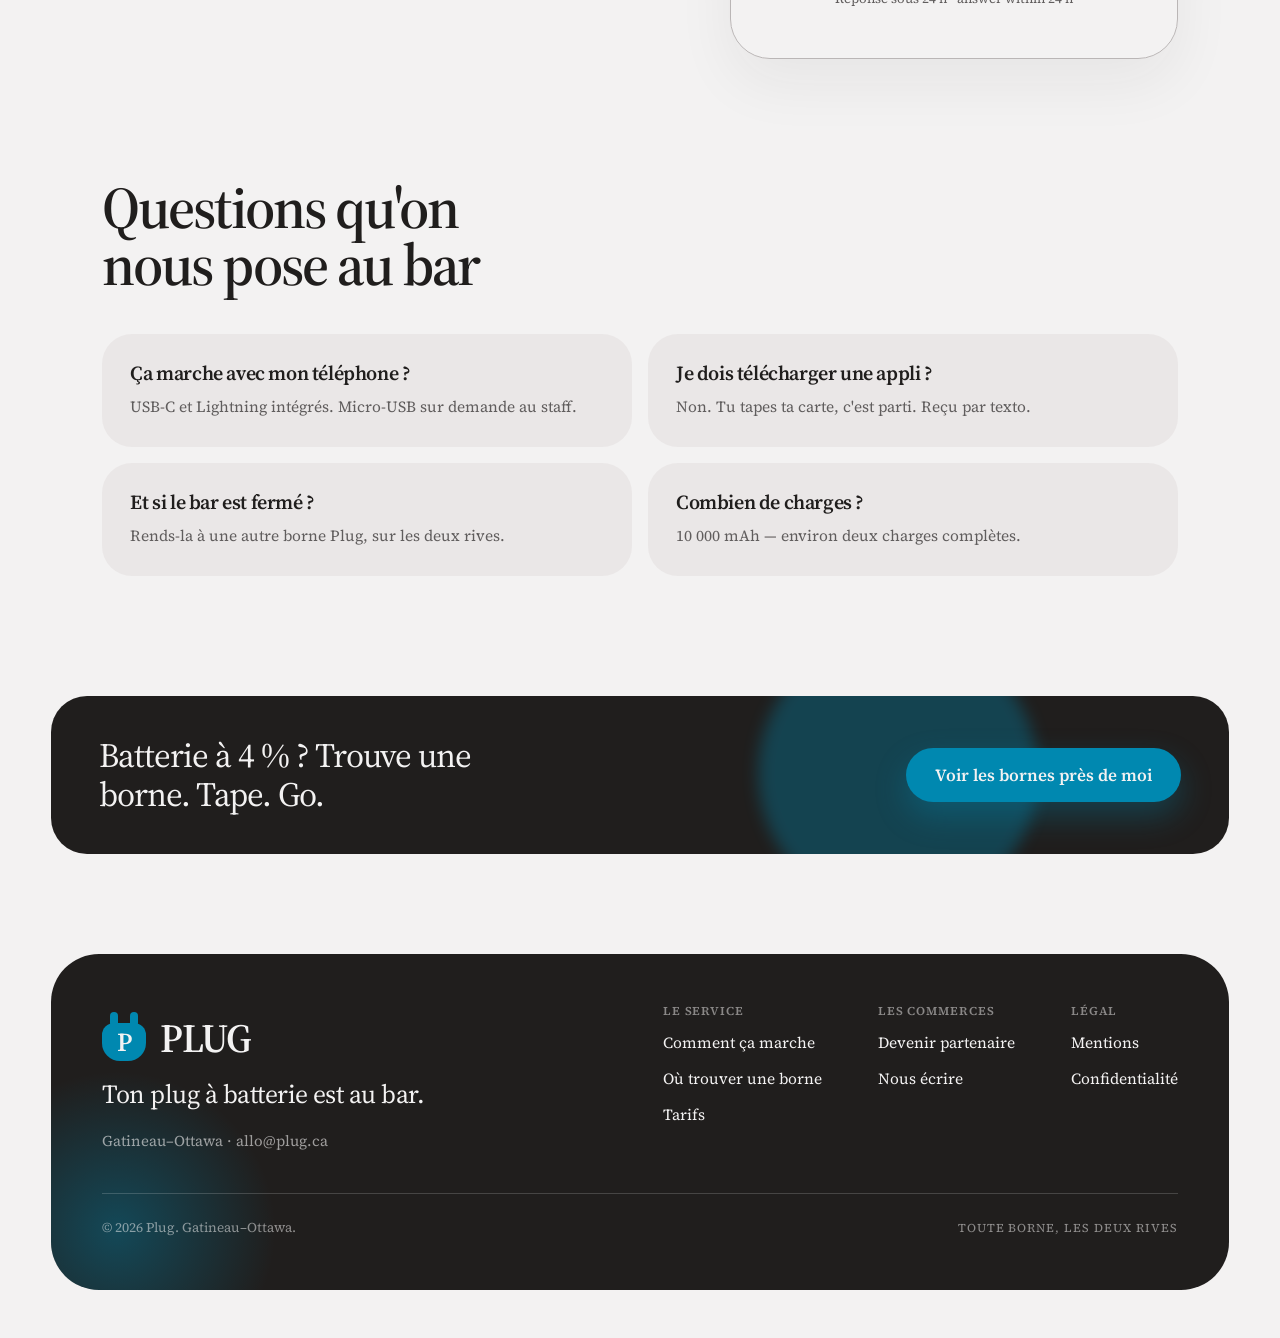
==== commit 364db34c: "Fix hero wordmark scale and tighten first viewport. PLUG was sized like body copy because cascade fo" ====
--- a/index.html
+++ b/index.html
@@ -35,18 +35,17 @@
     <div class="hero-blob-b" aria-hidden="true"></div>
     <div class="hero-grid">
       <div class="hero-copy">
-        <span class="hero-kicker">Gatineau · Ottawa</span>
-        <p class="hero-brand" aria-hidden="true">PLUG</p>
-        <h1>Ton plug à batterie est au bar.</h1>
-        <p class="lead">Loue une powerbank en trente secondes. Rends-la à n'importe quelle borne. Pas d'appli.</p>
+        <h1 class="hero-wordmark">
+          <span class="hero-brand">PLUG</span>
+          <span class="hero-tagline">Ton plug à batterie est au bar.</span>
+        </h1>
+        <p class="hero-lede">
+          Loue une powerbank en trente secondes. Rends-la à n'importe quelle borne.
+          2&nbsp;$/h, 12&nbsp;$ max. Pas d'appli.
+        </p>
         <div class="hero-actions">
           <a class="btn btn-primary" href="bornes.html">Trouver une borne</a>
           <a class="btn btn-ghost" href="partenaires.html">J'ai un bar</a>
-        </div>
-        <div class="hero-meta">
-          <span><strong>2 $</strong> / heure</span>
-          <span><strong>12 $</strong> max / 24 h</span>
-          <span><strong>0</strong> dépôt · 0 appli</span>
         </div>
       </div>
 
@@ -240,7 +239,7 @@
   </section>
 
   <div class="strip reveal">
-    <p>4 % ? Trouve une borne. Tape. Go.</p>
+    <p>Batterie à 4&nbsp;%&nbsp;? Trouve une borne. Tape. Go.</p>
     <a class="btn btn-primary" href="bornes.html">Voir les bornes près de moi</a>
   </div>
 
--- a/css/site.css
+++ b/css/site.css
@@ -270,7 +270,7 @@
   width: min(1440px, 100%);
   margin-inline: auto;
   display: grid;
-  grid-template-columns: minmax(0, 1.05fr) minmax(280px, 340px);
+  grid-template-columns: minmax(0, 1.05fr) minmax(300px, 380px);
   gap: clamp(36px, 6vw, 96px);
   align-items: center;
 }
@@ -278,49 +278,44 @@
 .hero-copy {
   display: flex;
   flex-direction: column;
-  gap: 22px;
+  gap: 26px;
   max-width: 720px;
   animation: plug-rise 0.95s cubic-bezier(0.22, 1, 0.36, 1) both;
 }
 
-.hero-kicker {
-  display: inline-flex;
-  align-items: center;
-  gap: 10px;
-  align-self: flex-start;
-  font-family: var(--font-heading);
-  font-size: 12px;
-  letter-spacing: 0.12em;
-  text-transform: uppercase;
-  color: var(--color-bg);
-  background: var(--color-text);
-  padding: 9px 16px;
-  border-radius: 999px;
-}
-
-.hero-brand {
+.hero-wordmark {
+  margin: 0;
+  display: grid;
+  gap: 0.12em;
+}
+
+.hero-copy .hero-brand {
+  display: block;
+  margin: 0;
   font-family: var(--font-heading);
   font-weight: var(--font-heading-weight);
-  font-size: clamp(84px, 13vw, 168px);
-  line-height: 0.8;
+  font-size: clamp(92px, 14vw, 176px);
+  line-height: 0.78;
   letter-spacing: -0.055em;
-  margin: 0;
   color: var(--color-text);
 }
 
-.hero-copy h1 {
-  font-size: clamp(28px, 3.4vw, 44px);
-  line-height: 1.1;
-  letter-spacing: -0.03em;
-  margin: 0;
-  max-width: 16ch;
-}
-
-.hero-copy .lead {
+.hero-tagline {
+  display: block;
+  max-width: 11ch;
+  font-family: var(--font-heading);
+  font-weight: var(--font-heading-weight);
+  font-size: clamp(34px, 5vw, 56px);
+  line-height: 0.98;
+  letter-spacing: -0.035em;
+  color: var(--color-text);
+}
+
+.hero-lede {
+  margin: 0;
+  max-width: 34ch;
   font-size: 18px;
   line-height: 1.65;
-  margin: 0;
-  max-width: 36ch;
   color: var(--color-neutral-700);
 }
 
@@ -328,29 +323,13 @@
   display: flex;
   flex-wrap: wrap;
   gap: 12px;
-  padding-top: 6px;
-}
-
-.hero-meta {
-  display: flex;
-  flex-wrap: wrap;
-  gap: 18px 28px;
-  padding-top: 8px;
-  font-family: var(--font-heading);
-  font-size: 13px;
-  letter-spacing: 0.04em;
-  color: var(--color-neutral-700);
-}
-
-.hero-meta strong {
-  color: var(--color-text);
-  font-weight: var(--font-heading-weight);
+  padding-top: 4px;
 }
 
 .station-wrap {
   justify-self: end;
   width: 100%;
-  max-width: 300px;
+  max-width: 340px;
   animation:
     plug-rise 0.95s cubic-bezier(0.22, 1, 0.36, 1) 0.14s both,
     plug-float 5.8s ease-in-out 1s infinite;
@@ -1190,5 +1169,5 @@
 
   .nav.is-open .nav-links { display: flex; }
 
-  .hero-brand { font-size: clamp(72px, 18vw, 110px); }
-}
+  .hero-copy .hero-brand { font-size: clamp(78px, 20vw, 120px); }
+}
